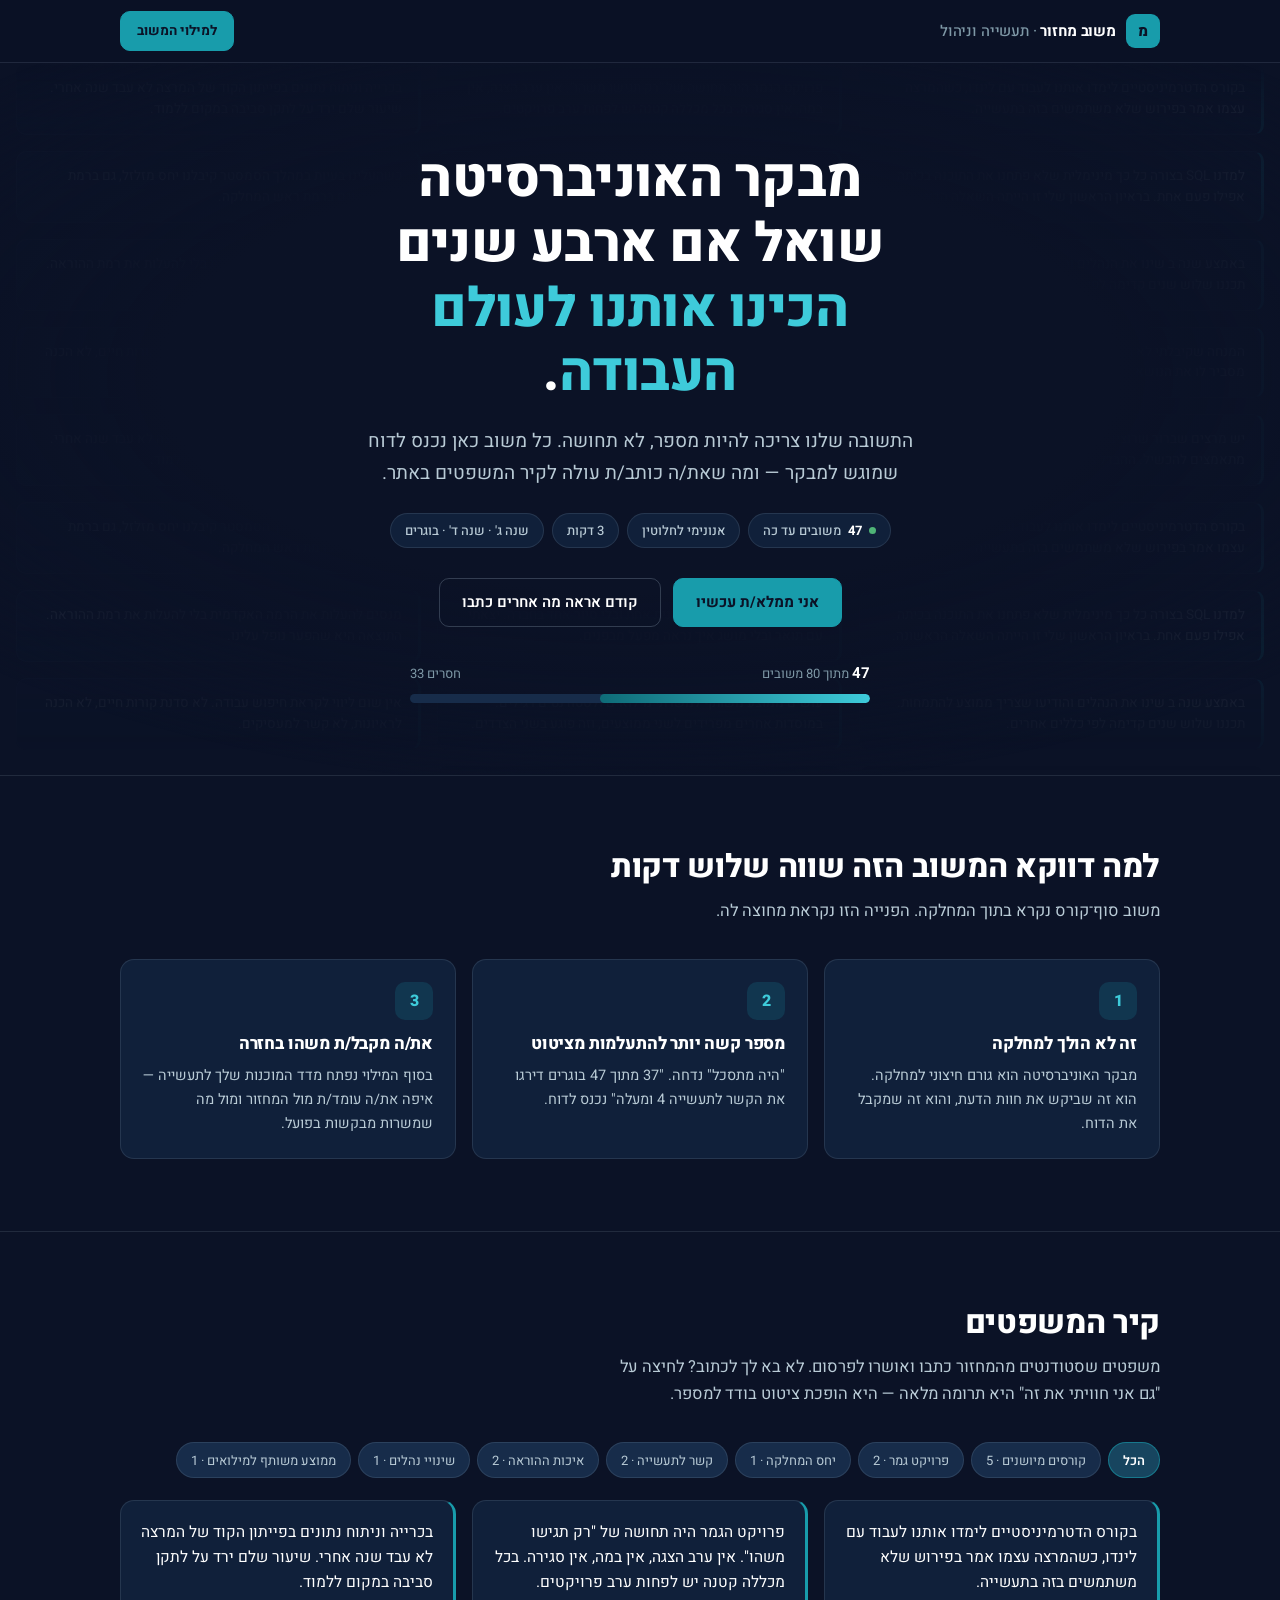
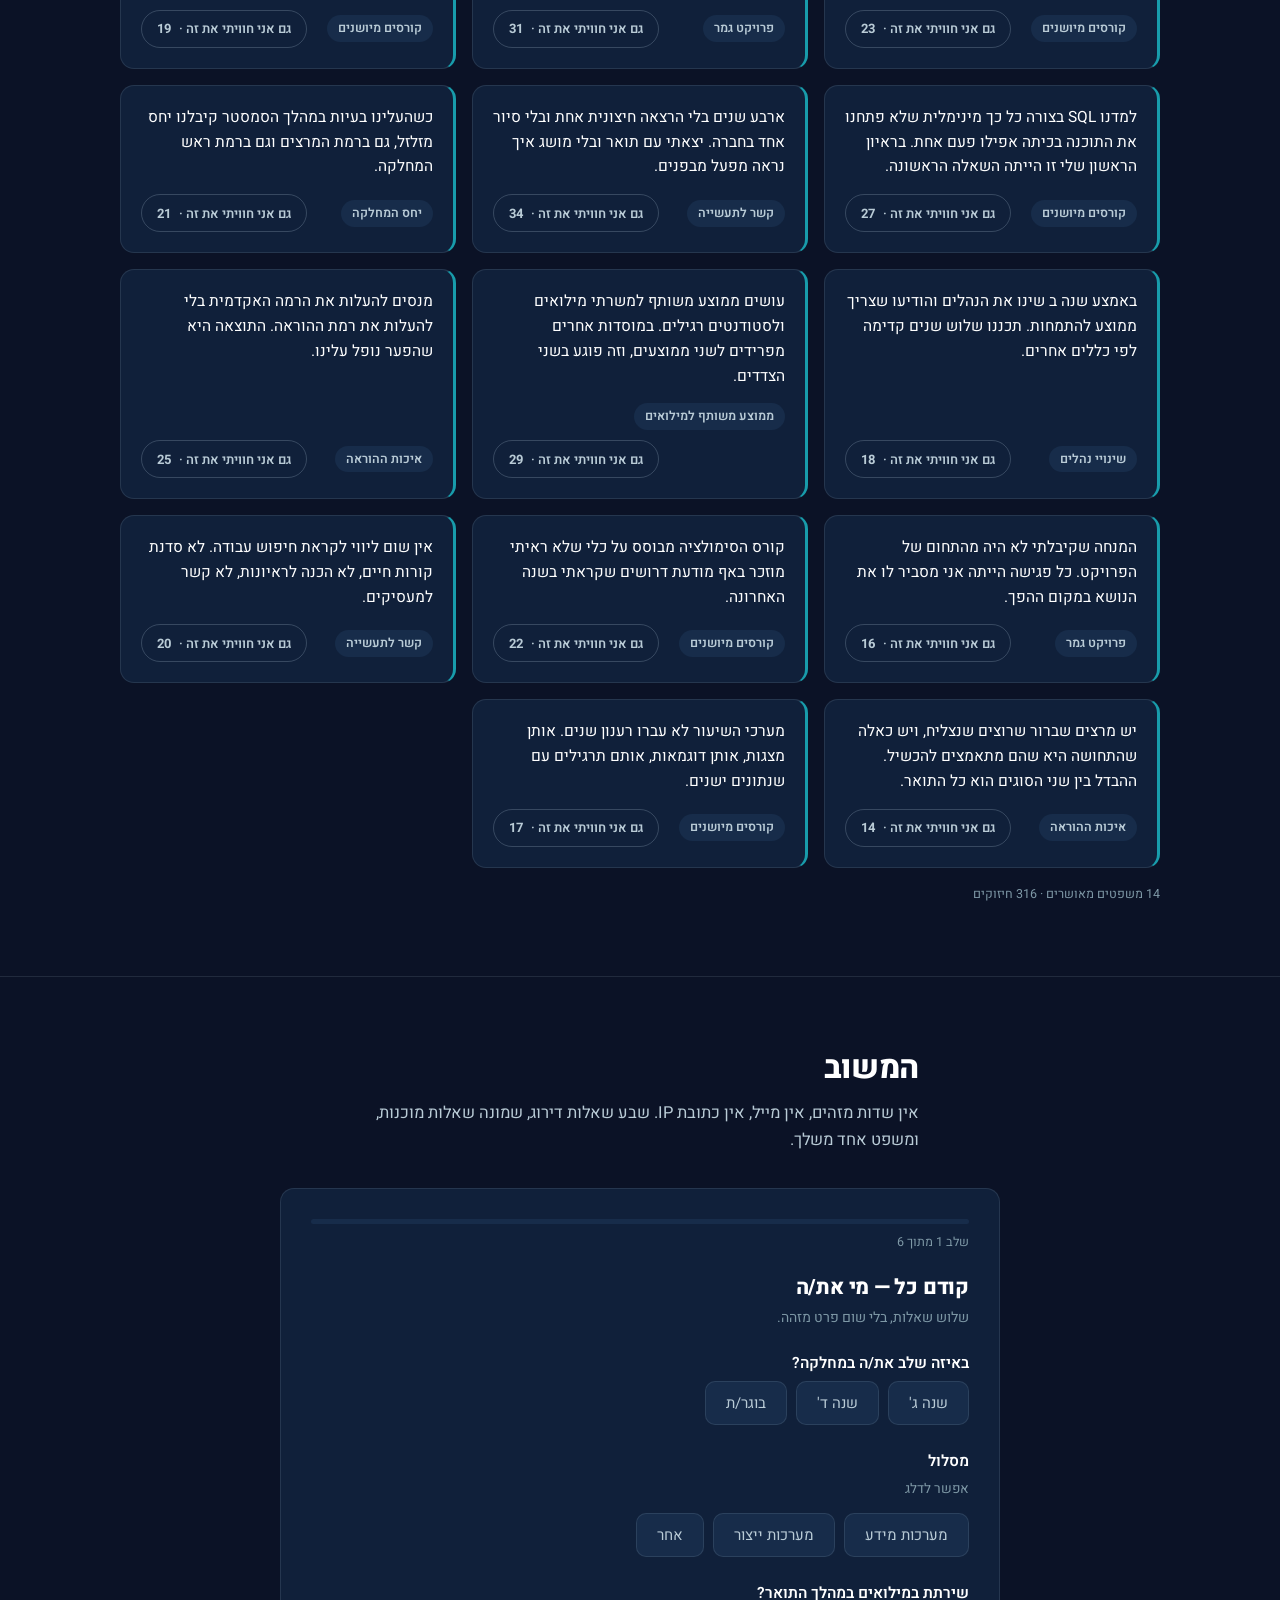
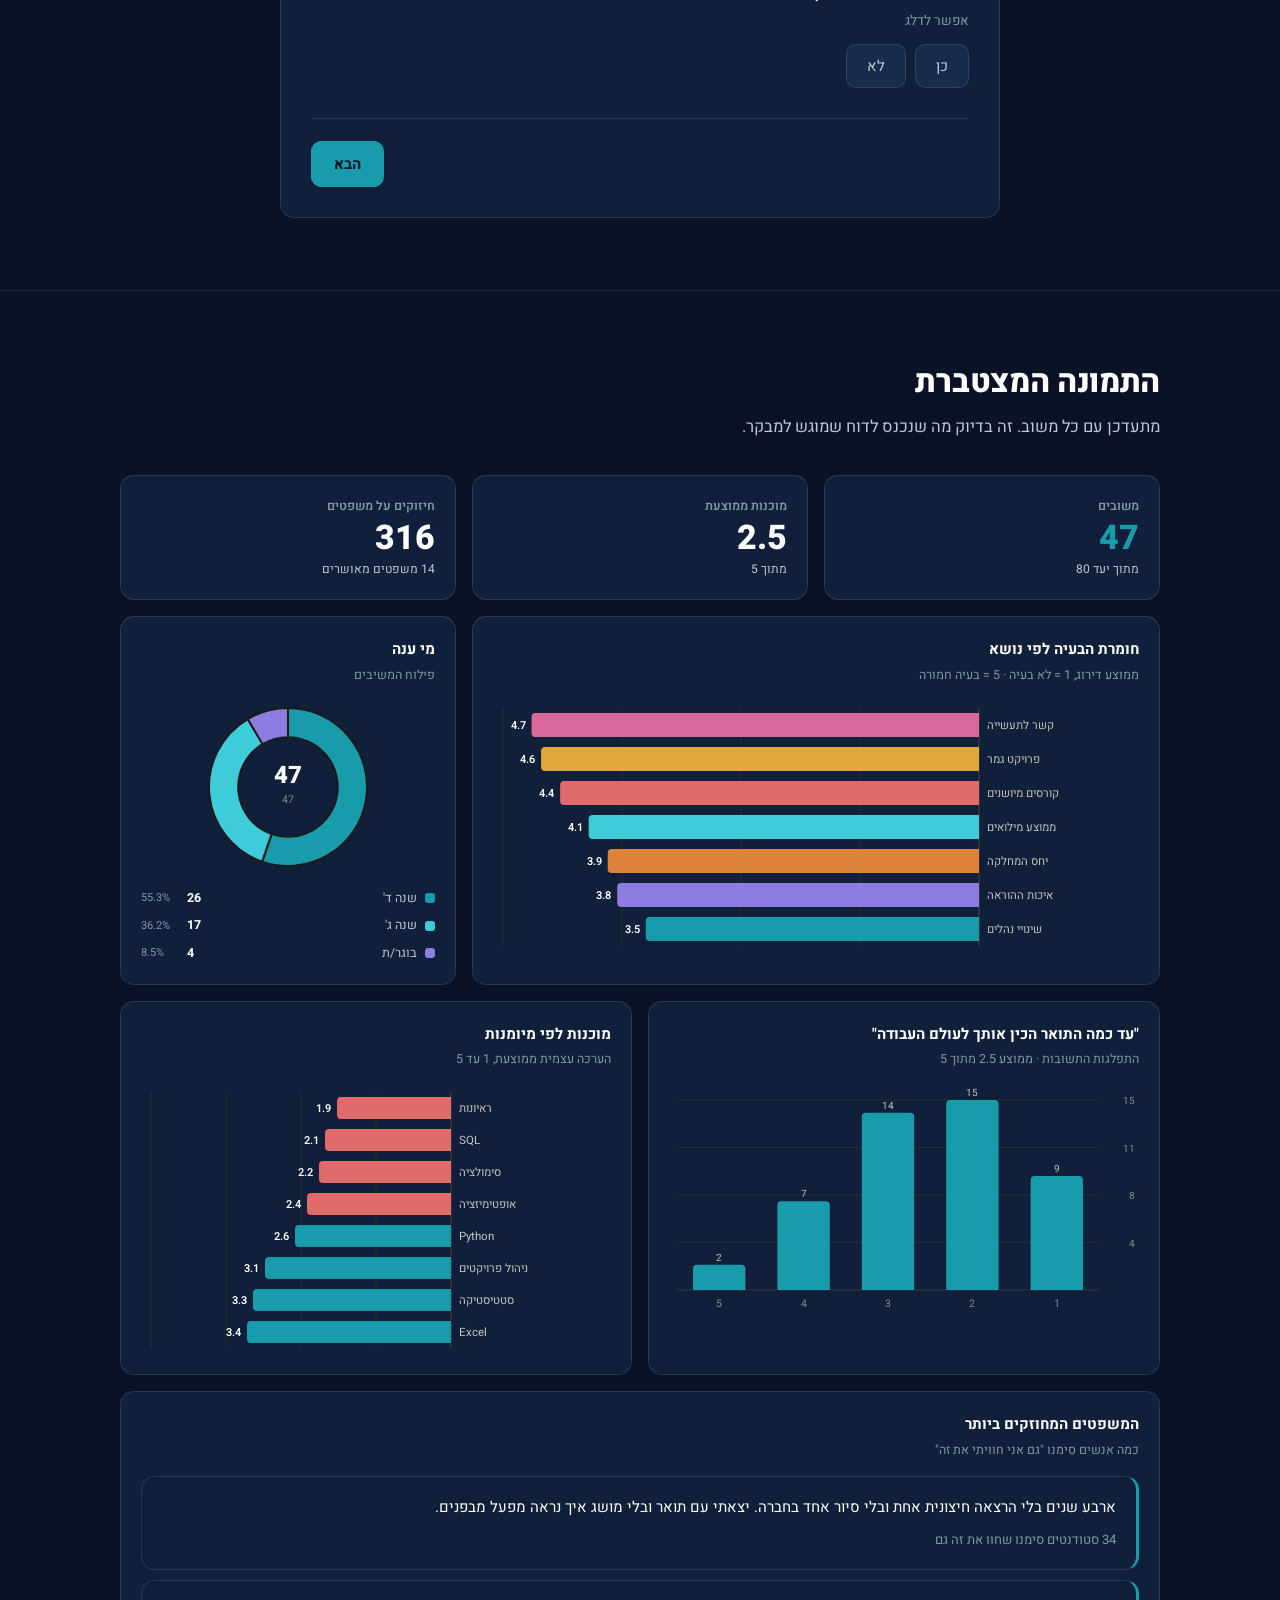
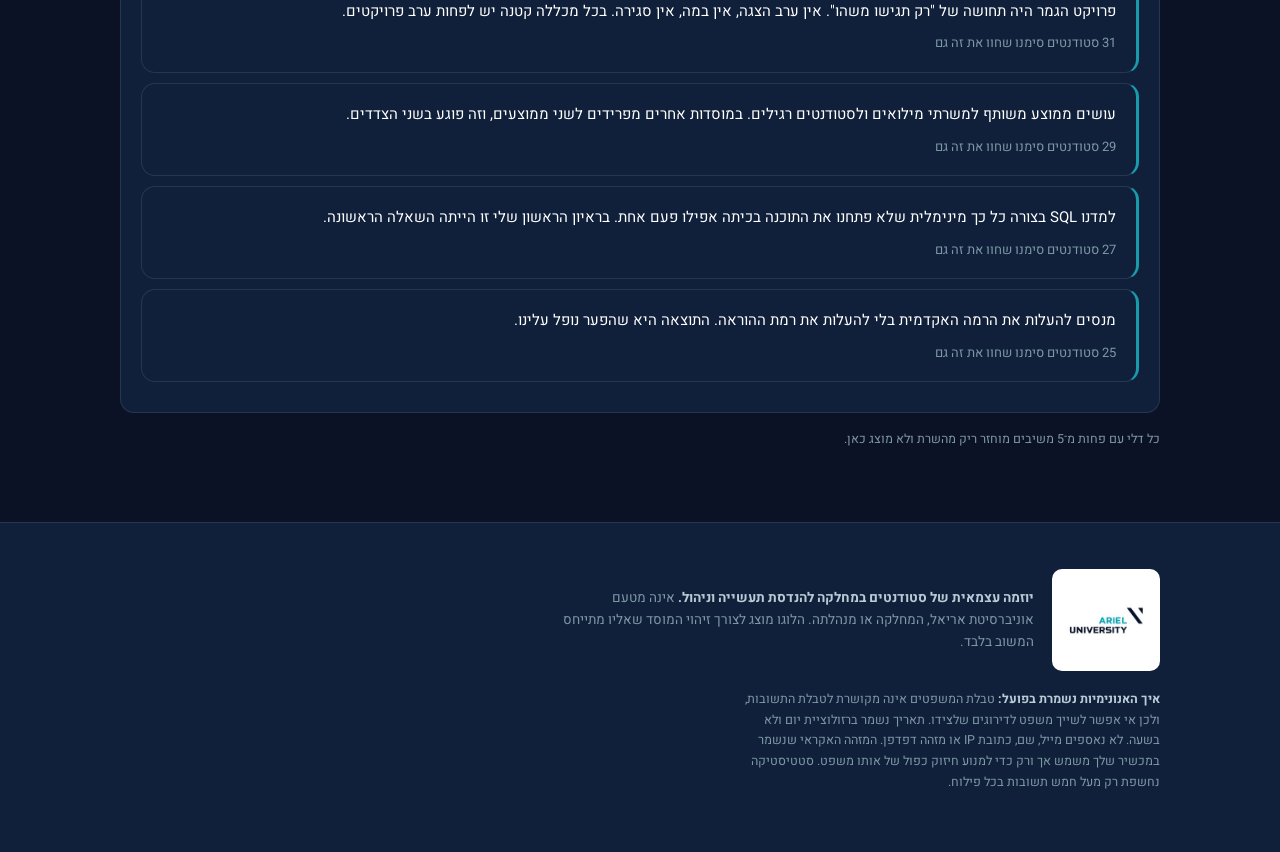
==== mishov/index.html @ c851c8be "Add the student feedback system for the IE&M department A standalone app at /mishov/ that collects a" ====
<!DOCTYPE html>
<html lang="he" dir="rtl">
<head>
<meta charset="UTF-8">
<meta name="viewport" content="width=device-width, initial-scale=1.0">
<title>משוב מחזור · הנדסת תעשייה וניהול</title>
<meta name="description" content="מבקר האוניברסיטה מבקש חוות דעת על ארבע שנות הלימודים במחלקה להנדסת תעשייה וניהול. משוב אנונימי, שלוש דקות, ובסוף מדד מוכנות אישי לתעשייה.">
<meta name="robots" content="noindex">
<meta property="og:title" content="משוב מחזור · הנדסת תעשייה וניהול">
<meta property="og:description" content="שלוש דקות, אנונימי לחלוטין, ובסוף אתה מקבל את מדד המוכנות שלך לתעשייה מול המחזור.">
<meta property="og:type" content="website">
<link rel="icon" href="data:image/svg+xml,<svg xmlns='http://www.w3.org/2000/svg' viewBox='0 0 100 100'><rect width='100' height='100' rx='22' fill='%23189CAB'/><text x='50' y='50' font-size='58' font-family='sans-serif' font-weight='bold' fill='%230B1226' text-anchor='middle' dominant-baseline='central'>מ</text></svg>">
<link rel="preconnect" href="https://fonts.googleapis.com">
<link rel="preconnect" href="https://fonts.gstatic.com" crossorigin>
<link href="https://fonts.googleapis.com/css2?family=Heebo:wght@400;500;600;700;800&display=swap" rel="stylesheet">
<link rel="stylesheet" href="css/mishov.css?v=1">
</head>
<body>

<a class="skip-link" href="#main">דילוג לתוכן</a>

<header class="topbar">
  <div class="wrap">
    <a class="mark" href="#top">
      <span class="mark-glyph" aria-hidden="true">מ</span>
      <span class="mark-text">משוב מחזור <span>· תעשייה וניהול</span></span>
    </a>
    <span class="spacer"></span>
    <a class="btn primary sm" href="#survey">למילוי המשוב</a>
  </div>
</header>

<main id="main">

<!-- ================= HERO ================= -->
<section class="hero" id="top">
  <!-- קטלוג המשפטים הרץ ברקע. נבנה ב-wall.js מהמשפטים המאושרים בלבד. -->
  <div class="hero-wall" id="heroWall" aria-hidden="true"></div>

  <div class="wrap hero-inner">
    <h1>מבקר האוניברסיטה שואל אם ארבע שנים <em>הכינו אותנו לעולם העבודה</em>.</h1>
    <p class="lede">
      התשובה שלנו צריכה להיות מספר, לא תחושה. כל משוב כאן נכנס לדוח שמוגש למבקר —
      ומה שאת/ה כותב/ת עולה לקיר המשפטים באתר.
    </p>

    <div class="badges">
      <span class="badge"><span class="dot"></span><b id="bCount">—</b> משובים עד כה</span>
      <span class="badge">אנונימי לחלוטין</span>
      <span class="badge">3 דקות</span>
      <span class="badge">שנה ג' · שנה ד' · בוגרים</span>
    </div>

    <div class="hero-cta">
      <a class="btn primary" href="#survey">אני ממלא/ת עכשיו</a>
      <a class="btn ghost" href="#wall">קודם אראה מה אחרים כתבו</a>
    </div>

    <div class="goal">
      <div class="goal-head">
        <span><b id="gNow">—</b> מתוך <span id="gGoal">80</span> משובים</span>
        <span id="gLeft"></span>
      </div>
      <div class="goal-track"><div class="goal-fill" id="gFill"></div></div>
    </div>
  </div>
</section>

<!-- ================= למה זה משנה ================= -->
<section class="section" id="why">
  <div class="wrap">
    <div class="section-head">
      <h2>למה דווקא המשוב הזה שווה שלוש דקות</h2>
      <p>משוב סוף־קורס נקרא בתוך המחלקה. הפנייה הזו נקראת מחוצה לה.</p>
    </div>
    <div class="cards">
      <div class="card">
        <div class="ic" aria-hidden="true">1</div>
        <h3>זה לא הולך למחלקה</h3>
        <p>מבקר האוניברסיטה הוא גורם חיצוני למחלקה. הוא זה שביקש את חוות הדעת, והוא זה שמקבל את הדוח.</p>
      </div>
      <div class="card">
        <div class="ic" aria-hidden="true">2</div>
        <h3>מספר קשה יותר להתעלמות מציטוט</h3>
        <p>"היה מתסכל" נדחה. "37 מתוך 47 בוגרים דירגו את הקשר לתעשייה 4 ומעלה" נכנס לדוח.</p>
      </div>
      <div class="card">
        <div class="ic" aria-hidden="true">3</div>
        <h3>את/ה מקבל/ת משהו בחזרה</h3>
        <p>בסוף המילוי נפתח מדד המוכנות שלך לתעשייה — איפה את/ה עומד/ת מול המחזור ומול מה שמשרות מבקשות בפועל.</p>
      </div>
    </div>
  </div>
</section>

<!-- ================= קיר המשפטים ================= -->
<section class="section" id="wall">
  <div class="wrap">
    <div class="section-head">
      <h2>קיר המשפטים</h2>
      <p>
        משפטים שסטודנטים מהמחזור כתבו ואושרו לפרסום. לא בא לך לכתוב? לחיצה על
        "גם אני חוויתי את זה" היא תרומה מלאה — היא הופכת ציטוט בודד למספר.
      </p>
    </div>
    <div class="wall-filters" id="wallFilters" role="group" aria-label="סינון לפי נושא"></div>
    <div class="wall-grid" id="wallGrid"></div>
    <p class="data-note" id="wallNote"></p>
  </div>
</section>

<!-- ================= הטופס ================= -->
<section class="section" id="survey">
  <div class="wrap">
    <div class="section-head narrow" style="margin-inline:auto">
      <h2>המשוב</h2>
      <p>אין שדות מזהים, אין מייל, אין כתובת IP. שבע שאלות דירוג, שמונה שאלות מוכנות, ומשפט אחד משלך.</p>
    </div>

    <form class="survey" id="surveyForm" novalidate>
      <div class="survey-progress"><i id="progBar"></i></div>
      <div class="survey-step-label" id="stepLabel"></div>

      <!-- honeypot: מוסתר מבני אדם. בוט שממלא הכל ייתפס כאן. -->
      <div class="hp" aria-hidden="true">
        <label>אתר אינטרנט<input type="text" name="website" id="hpField" tabindex="-1" autocomplete="off"></label>
      </div>

      <div id="steps"></div>

      <div class="step-nav">
        <button type="button" class="btn ghost" id="btnBack">חזרה</button>
        <span class="spacer"></span>
        <button type="button" class="btn primary" id="btnNext">הבא</button>
      </div>
      <div id="formError"></div>
    </form>

    <!-- התוצאה האישית, נפתחת אחרי שליחה -->
    <div class="result" id="result"></div>
  </div>
</section>

<!-- ================= דשבורד ================= -->
<section class="section" id="dash">
  <div class="wrap">
    <div class="section-head">
      <h2>התמונה המצטברת</h2>
      <p>מתעדכן עם כל משוב. זה בדיוק מה שנכנס לדוח שמוגש למבקר.</p>
    </div>
    <div id="dashBody"></div>
  </div>
</section>

</main>

<footer class="foot">
  <div class="wrap">
    <div class="foot-row">
      <div class="foot-logo"><img src="assets/ariel-logo.jpg" alt="אוניברסיטת אריאל" width="84"></div>
      <p>
        <b>יוזמה עצמאית של סטודנטים במחלקה להנדסת תעשייה וניהול.</b>
        אינה מטעם אוניברסיטת אריאל, המחלקה או מנהלתה. הלוגו מוצג לצורך זיהוי המוסד שאליו מתייחס המשוב בלבד.
      </p>
    </div>
    <p class="legal">
      <b>איך האנונימיות נשמרת בפועל:</b> טבלת המשפטים אינה מקושרת לטבלת התשובות, ולכן אי אפשר לשייך משפט לדירוגים
      שלצידו. תאריך נשמר ברזולוציית יום ולא בשעה. לא נאספים מייל, שם, כתובת IP או מזהה דפדפן.
      המזהה האקראי שנשמר במכשיר שלך משמש אך ורק כדי למנוע חיזוק כפול של אותו משפט.
      סטטיסטיקה נחשפת רק מעל חמש תשובות בכל פילוח.
    </p>
  </div>
</footer>

<div class="toast" id="toast" role="status" aria-live="polite"></div>

<script src="js/config.js?v=1"></script>
<script src="content/gaps.js?v=1"></script>
<script src="js/charts.js?v=1"></script>
<script src="js/db.js?v=1"></script>
<script src="js/wall.js?v=1"></script>
<script src="js/survey.js?v=1"></script>
<script src="js/readiness.js?v=1"></script>
<script src="js/dashboard.js?v=1"></script>
<script src="js/app.js?v=1"></script>
</body>
</html>
---- mishov/css/mishov.css ----
/* =====================================================================
   משוב · הנדסת תעשייה וניהול
   פלטה נגזרת מהלוגו של אוניברסיטת אריאל: טורקיז #189CAB, נייבי #0B1226.

   כלל ניגודיות מחייב: לבן על הטורקיז נותן 3.29:1 ונכשל AA.
   כפתור טורקיז מלא = טקסט נייבי (5.65:1). אין יוצא מן הכלל.
   ===================================================================== */

:root {
  /* פלטת המותג */
  --navy:      #0B1226;
  --navy-2:    #10203A;
  --navy-3:    #172C4A;
  --teal:      #189CAB;
  --teal-brt:  #3ECBDA;   /* 9.53:1 על הנייבי — לטקסט וקישורים */
  --teal-deep: #0E6B77;

  /* שמות הטוקנים של charts.js — ערכים חדשים, אותו חוזה */
  --page:      var(--navy);
  --surface:   var(--navy-2);
  --surface-2: var(--navy-3);
  --ink:       #FFFFFF;
  --ink-2:     #B9CBD6;   /* 11.14:1 */
  --ink-3:     #7E98A6;   /* 6.14:1  */
  --grid:      #1E3855;
  --hairline:   rgba(190, 215, 230, .12);
  --hairline-2: rgba(190, 215, 230, .22);
  --accent:    var(--teal);

  /* סדרות תרשימים */
  --s1: #189CAB; --s2: #3ECBDA; --s3: #E0A73B; --s4: #4FB477;
  --s5: #8E7CE0; --s6: #E06B6B; --s7: #D9679A; --s8: #E0813B;
  --good: #4FB477; --critical: #E06B6B;

  --radius: 14px;
  --radius-s: 10px;
  --ease-out: cubic-bezier(.2,.8,.2,1);
  --font: "Heebo", "Segoe UI", system-ui, -apple-system, sans-serif;

  --shadow-rest:  0 14px 32px -26px rgba(0,0,0,.8);
  --shadow-hover: 0 24px 48px -20px rgba(0,0,0,.9);
}

* { box-sizing: border-box; }

html { scroll-behavior: smooth; }
@media (prefers-reduced-motion: reduce) { html { scroll-behavior: auto; } }

body {
  margin: 0; background: var(--page); color: var(--ink);
  font-family: var(--font); font-size: 16px; line-height: 1.65;
  -webkit-font-smoothing: antialiased;
}

h1, h2, h3 { line-height: 1.2; margin: 0; font-weight: 800; letter-spacing: -.01em; }
p { margin: 0; }
a { color: var(--teal-brt); text-underline-offset: 3px; }
button { font-family: inherit; cursor: pointer; }

:focus-visible { outline: 2px solid var(--teal-brt); outline-offset: 2px; border-radius: 6px; }

.sr-only {
  position: absolute; width: 1px; height: 1px; padding: 0; margin: -1px;
  overflow: hidden; clip: rect(0 0 0 0); white-space: nowrap; border: 0;
}

.skip-link {
  position: absolute; inset-inline-start: 50%; transform: translate(50%, -140%);
  z-index: 100; background: var(--teal-deep); color: #fff; text-decoration: none;
  padding: 10px 18px; border-radius: 0 0 10px 10px; font-weight: 600;
  transition: transform .15s;
}
.skip-link:focus { transform: translate(50%, 0); }

.wrap { max-width: 1080px; margin-inline: auto; padding-inline: 20px; }
.narrow { max-width: 720px; }

/* =====================================================================
   סימן היוזמה
   ===================================================================== */
.mark { display: inline-flex; align-items: center; gap: 10px; text-decoration: none; color: var(--ink); }
.mark-glyph {
  width: 34px; height: 34px; border-radius: 9px; flex: 0 0 34px;
  background: var(--teal); color: var(--navy);
  display: grid; place-items: center; font-weight: 800; font-size: 15px;
}
.mark-text { font-weight: 700; font-size: 15px; letter-spacing: -.01em; }
.mark-text span { color: var(--ink-3); font-weight: 500; }

/* =====================================================================
   כותרת עליונה
   ===================================================================== */
.topbar {
  position: sticky; top: 0; z-index: 50;
  background: color-mix(in srgb, var(--navy) 88%, transparent);
  backdrop-filter: blur(12px);
  border-bottom: 1px solid var(--hairline);
}
.topbar .wrap { display: flex; align-items: center; gap: 16px; height: 62px; }
.topbar .spacer { margin-inline-start: auto; }

/* =====================================================================
   כפתורים
   ===================================================================== */
.btn {
  display: inline-flex; align-items: center; justify-content: center; gap: 8px;
  min-height: 44px; padding: 11px 22px; border-radius: var(--radius-s);
  border: 1px solid var(--hairline-2); background: var(--surface-2); color: var(--ink);
  font-size: 15px; font-weight: 600; text-decoration: none;
  transition: transform .12s var(--ease-out), background .15s, border-color .15s;
}
.btn:hover { border-color: var(--teal); }
.btn:active { transform: scale(.975); }
/* טקסט נייבי על טורקיז — ראה כלל הניגודיות בראש הקובץ */
.btn.primary { background: var(--teal); border-color: var(--teal); color: var(--navy); font-weight: 700; }
.btn.primary:hover { background: var(--teal-brt); border-color: var(--teal-brt); }
.btn.ghost { background: transparent; }
.btn.sm { min-height: 38px; padding: 8px 16px; font-size: 13.5px; }
.btn[disabled] { opacity: .45; pointer-events: none; }

/* =====================================================================
   HERO + קיר המשפטים הרץ ברקע
   ===================================================================== */
.hero { position: relative; overflow: hidden; padding: 84px 0 72px; isolation: isolate; }

.hero-wall {
  position: absolute; inset: 0; z-index: -2;
  display: grid; grid-template-columns: repeat(3, 1fr); gap: 16px;
  padding: 0 16px; opacity: .22; pointer-events: none;
  -webkit-mask-image: linear-gradient(to bottom, transparent, #000 18%, #000 62%, transparent);
          mask-image: linear-gradient(to bottom, transparent, #000 18%, #000 62%, transparent);
}
.hero-wall .col { display: flex; flex-direction: column; gap: 16px; will-change: transform; }
.hero-wall .col.a { animation: drift 68s linear infinite; }
.hero-wall .col.b { animation: drift 92s linear infinite; animation-delay: -22s; }
.hero-wall .col.c { animation: drift 78s linear infinite; animation-delay: -47s; }
@keyframes drift { from { transform: translateY(0); } to { transform: translateY(-50%); } }

.hero-wall .wq {
  background: var(--surface); border: 1px solid var(--hairline);
  border-radius: var(--radius-s); padding: 14px 16px;
  font-size: 13.5px; line-height: 1.55; color: var(--ink-2);
  border-inline-start: 3px solid var(--teal);
}

/* שכבת הצללה כדי שהטקסט יישאר קריא מעל הקיר */
.hero::after {
  content: ''; position: absolute; inset: 0; z-index: -1;
  background: radial-gradient(ellipse 72% 58% at 50% 44%, var(--navy) 52%, color-mix(in srgb, var(--navy) 80%, transparent) 78%, transparent 100%);
}

.hero-inner { position: relative; text-align: center; }
.hero h1 { font-size: clamp(30px, 5.4vw, 54px); max-width: 18ch; margin-inline: auto; }
.hero h1 em { font-style: normal; color: var(--teal-brt); }
.hero .lede {
  margin: 20px auto 0; max-width: 52ch; font-size: clamp(16px, 2vw, 19px); color: var(--ink-2);
}

.badges { display: flex; flex-wrap: wrap; gap: 8px; justify-content: center; margin-top: 24px; }
.badge {
  display: inline-flex; align-items: center; gap: 7px;
  background: var(--surface); border: 1px solid var(--hairline);
  border-radius: 999px; padding: 6px 14px; font-size: 13px; color: var(--ink-2); font-weight: 500;
}
.badge b { color: var(--ink); font-weight: 700; }
.badge .dot { width: 7px; height: 7px; border-radius: 50%; background: var(--good); flex: 0 0 7px; }

.hero-cta { display: flex; gap: 12px; justify-content: center; flex-wrap: wrap; margin-top: 30px; }

/* מד ההתקדמות ליעד */
.goal { max-width: 460px; margin: 34px auto 0; }
.goal-head {
  display: flex; justify-content: space-between; align-items: baseline;
  font-size: 13px; color: var(--ink-3); margin-bottom: 8px;
}
.goal-head b { color: var(--ink); font-size: 15px; font-weight: 700; }
.goal-track { height: 9px; border-radius: 999px; background: var(--surface-2); overflow: hidden; }
.goal-fill {
  height: 100%; border-radius: 999px;
  background: linear-gradient(90deg, var(--teal-deep), var(--teal-brt));
  width: 0; transition: width .9s var(--ease-out);
}

/* =====================================================================
   סקשנים
   ===================================================================== */
.section { padding: 72px 0; border-top: 1px solid var(--hairline); }
.section-head { max-width: 62ch; margin-bottom: 34px; }
.section-head h2 { font-size: clamp(23px, 3.4vw, 32px); }
.section-head p { margin-top: 12px; color: var(--ink-2); font-size: 16.5px; }

.cards { display: grid; grid-template-columns: repeat(auto-fit, minmax(250px, 1fr)); gap: 16px; }
.card {
  background: var(--surface); border: 1px solid var(--hairline);
  border-radius: var(--radius); padding: 22px;
}
.card h3 { font-size: 17px; margin-bottom: 9px; }
.card p { color: var(--ink-2); font-size: 14.5px; }
.card .ic {
  width: 38px; height: 38px; border-radius: 10px; margin-bottom: 14px;
  background: color-mix(in srgb, var(--teal) 18%, transparent);
  color: var(--teal-brt); display: grid; place-items: center; font-weight: 800;
}

/* =====================================================================
   קיר המשפטים האינטראקטיבי
   ===================================================================== */
.wall-filters { display: flex; flex-wrap: wrap; gap: 7px; margin-bottom: 22px; }
.chip {
  background: var(--surface-2); border: 1px solid var(--hairline);
  color: var(--ink-2); font-size: 13px; padding: 7px 14px; border-radius: 999px;
  min-height: 36px; transition: .13s;
}
.chip:hover { color: var(--ink); border-color: var(--hairline-2); }
.chip.on {
  background: color-mix(in srgb, var(--teal) 22%, var(--surface-2));
  border-color: color-mix(in srgb, var(--teal) 60%, transparent);
  color: var(--ink); font-weight: 600;
}

.wall-grid { display: grid; grid-template-columns: repeat(auto-fill, minmax(280px, 1fr)); gap: 16px; }

.quote {
  background: var(--surface); border: 1px solid var(--hairline);
  border-inline-start: 3px solid var(--teal);
  border-radius: var(--radius); padding: 20px;
  display: flex; flex-direction: column; gap: 14px;
  transition: transform .18s var(--ease-out), box-shadow .18s, border-color .18s;
}
.quote:hover { transform: translateY(-4px); box-shadow: var(--shadow-hover); }
.quote.pending { border-inline-start-color: var(--s3); border-style: dashed; }
.quote-body { font-size: 15.5px; line-height: 1.6; color: var(--ink); }
.quote-meta {
  display: flex; align-items: center; gap: 10px; flex-wrap: wrap;
  margin-top: auto; font-size: 12.5px; color: var(--ink-3);
}
.quote-theme {
  background: var(--surface-2); border-radius: 999px; padding: 3px 11px;
  color: var(--ink-2); font-weight: 600;
}
.quote-theme.warn { background: color-mix(in srgb, var(--s3) 20%, transparent); color: var(--s3); }

.endorse {
  display: inline-flex; align-items: center; gap: 8px;
  background: transparent; border: 1px solid var(--hairline-2); color: var(--ink-2);
  border-radius: 999px; padding: 7px 15px; font-size: 13px; font-weight: 600;
  min-height: 38px; margin-inline-start: auto; transition: .15s;
}
.endorse:hover { border-color: var(--teal); color: var(--ink); }
.endorse.done {
  background: color-mix(in srgb, var(--teal) 20%, transparent);
  border-color: var(--teal); color: var(--teal-brt); pointer-events: none;
}
.endorse b { font-variant-numeric: tabular-nums; }

/* =====================================================================
   הטופס
   ===================================================================== */
.survey {
  background: var(--surface); border: 1px solid var(--hairline);
  border-radius: var(--radius); padding: 30px; max-width: 720px; margin-inline: auto;
}
.survey-progress { height: 5px; border-radius: 999px; background: var(--surface-2); overflow: hidden; margin-bottom: 8px; }
.survey-progress i { display: block; height: 100%; background: var(--teal); width: 0; transition: width .35s var(--ease-out); }
.survey-step-label { font-size: 12.5px; color: var(--ink-3); margin-bottom: 22px; }

.step { display: none; }
.step.on { display: block; animation: stepIn .3s var(--ease-out); }
@keyframes stepIn { from { opacity: 0; transform: translateY(8px); } to { opacity: 1; transform: none; } }
@media (prefers-reduced-motion: reduce) {
  .step.on { animation: none; }
  .hero-wall .col { animation: none !important; }
  .hero-wall { position: static; opacity: 1; margin-bottom: 40px; }
}

.step h3 { font-size: 21px; margin-bottom: 6px; }
.step .hint { color: var(--ink-3); font-size: 14px; margin-bottom: 22px; }

.field { margin-bottom: 24px; }
.field > label, .field .q { display: block; font-weight: 600; font-size: 15.5px; margin-bottom: 4px; }
.field .sub { font-size: 13.5px; color: var(--ink-3); margin-bottom: 12px; }

/* סקאלה 1-5 */
.scale { display: grid; grid-template-columns: repeat(5, 1fr); gap: 7px; }
.scale button {
  background: var(--surface-2); border: 1px solid var(--hairline); color: var(--ink-2);
  border-radius: var(--radius-s); min-height: 46px; font-size: 15px; font-weight: 600; transition: .13s;
}
.scale button:hover { border-color: var(--hairline-2); color: var(--ink); }
.scale button.on { background: var(--teal); border-color: var(--teal); color: var(--navy); font-weight: 700; }
.scale-ends { display: flex; justify-content: space-between; font-size: 12px; color: var(--ink-3); margin-top: 7px; }

.opts { display: flex; flex-wrap: wrap; gap: 9px; }
.opts button {
  background: var(--surface-2); border: 1px solid var(--hairline); color: var(--ink-2);
  border-radius: var(--radius-s); min-height: 44px; padding: 10px 20px; font-size: 15px; transition: .13s;
}
.opts button:hover { border-color: var(--hairline-2); color: var(--ink); }
.opts button.on { background: var(--teal); border-color: var(--teal); color: var(--navy); font-weight: 700; }

/* 16px מינימום — מתחת לזה Safari מזמזם על הפוקוס */
textarea, input[type="text"] {
  width: 100%; background: var(--navy); color: var(--ink);
  border: 1px solid var(--hairline-2); border-radius: var(--radius-s);
  padding: 13px 15px; font-family: inherit; font-size: 16px; line-height: 1.6; resize: vertical;
}
textarea::placeholder { color: var(--ink-3); }
textarea:focus, input[type="text"]:focus { border-color: var(--teal); outline: none; }
.counter { text-align: start; font-size: 12.5px; color: var(--ink-3); margin-top: 7px; }
.counter.over { color: var(--critical); }

/* honeypot — מוסתר מבני אדם, נראה לבוטים */
.hp { position: absolute; inset-inline-start: -9999px; width: 1px; height: 1px; overflow: hidden; }

.step-nav { display: flex; gap: 10px; align-items: center; margin-top: 30px; padding-top: 22px; border-top: 1px solid var(--hairline); }
.step-nav .spacer { margin-inline-start: auto; }

.form-error {
  background: color-mix(in srgb, var(--critical) 14%, transparent);
  border: 1px solid color-mix(in srgb, var(--critical) 45%, transparent);
  color: #ffc9c9; border-radius: var(--radius-s); padding: 12px 16px; font-size: 14px; margin-top: 16px;
}

/* =====================================================================
   התוצאה האישית
   ===================================================================== */
.result { display: none; }
.result.on { display: block; }

.score-hero {
  display: flex; align-items: center; gap: 26px; flex-wrap: wrap;
  background: linear-gradient(135deg, color-mix(in srgb, var(--teal) 16%, var(--surface)), var(--surface));
  border: 1px solid color-mix(in srgb, var(--teal) 35%, transparent);
  border-radius: var(--radius); padding: 26px 28px; margin-bottom: 26px;
}
.score-ring { position: relative; width: 118px; height: 118px; flex: 0 0 118px; }
.score-ring svg { transform: rotate(-90deg); }
.score-ring .val {
  position: absolute; inset: 0; display: grid; place-items: center;
  font-size: 30px; font-weight: 800; color: var(--teal-brt);
}
.score-copy h3 { font-size: 21px; margin-bottom: 8px; }
.score-copy p { color: var(--ink-2); font-size: 15px; max-width: 46ch; }

.gap-list { display: flex; flex-direction: column; gap: 12px; }
.gap {
  background: var(--surface); border: 1px solid var(--hairline);
  border-inline-start: 3px solid var(--s3); border-radius: var(--radius); padding: 18px 20px;
}
.gap.ok { border-inline-start-color: var(--good); }
.gap-head { display: flex; align-items: center; gap: 10px; flex-wrap: wrap; margin-bottom: 8px; }
.gap-head h4 { font-size: 15.5px; margin: 0; font-weight: 700; }
.gap-delta { font-size: 12px; font-weight: 700; padding: 2px 9px; border-radius: 999px; }
.gap-delta.low  { background: color-mix(in srgb, var(--s3) 20%, transparent); color: var(--s3); }
.gap-delta.high { background: color-mix(in srgb, var(--good) 20%, transparent); color: var(--good); }
.gap p { font-size: 14px; color: var(--ink-2); }
.gap .next { margin-top: 9px; font-size: 14px; color: var(--ink); }
.gap .next b { color: var(--teal-brt); }

/* =====================================================================
   דשבורד
   ===================================================================== */
.tiles { display: grid; grid-template-columns: repeat(12, 1fr); gap: 16px; }
.col-4 { grid-column: span 4; } .col-6 { grid-column: span 6; }
.col-8 { grid-column: span 8; } .col-12 { grid-column: span 12; }
@media (max-width: 820px) { .col-4, .col-6, .col-8 { grid-column: span 12; } }

.tile { background: var(--surface); border: 1px solid var(--hairline); border-radius: var(--radius); padding: 20px; }
.tile .t-head { font-size: 15px; font-weight: 700; margin-bottom: 3px; }
.tile .t-sub { font-size: 12.5px; color: var(--ink-3); margin-bottom: 16px; }
.data-note { font-size: 12.5px; color: var(--ink-3); margin-top: 16px; }

.gated {
  background: var(--surface-2); border: 1px dashed var(--hairline-2); border-radius: var(--radius);
  padding: 34px 24px; text-align: center; color: var(--ink-2); font-size: 15px;
}
.gated b { color: var(--ink); }

/* =====================================================================
   פוטר
   ===================================================================== */
.foot { border-top: 1px solid var(--hairline); padding: 46px 0 60px; background: var(--surface); }
.foot-row { display: flex; align-items: center; gap: 18px; flex-wrap: wrap; }
.foot-logo {
  background: #fff; border-radius: 10px; padding: 9px 12px;
  display: grid; place-items: center; flex: 0 0 auto;
}
.foot-logo img { display: block; width: 84px; height: auto; }
.foot p { font-size: 13.5px; color: var(--ink-3); max-width: 60ch; }
.foot p b { color: var(--ink-2); }
.foot .legal { margin-top: 18px; font-size: 12.5px; }

/* טוסט */
.toast {
  position: fixed; inset-block-end: 24px; inset-inline-start: 50%;
  transform: translate(50%, 20px); z-index: 300; direction: rtl;
  background: var(--surface-2); border: 1px solid var(--hairline-2); color: var(--ink);
  border-radius: var(--radius-s); padding: 12px 20px; font-size: 14px;
  box-shadow: var(--shadow-hover); opacity: 0; pointer-events: none; transition: .22s var(--ease-out);
}
.toast.show { opacity: 1; transform: translate(50%, 0); }

/* =====================================================================
   תרשימים — מיובא מ-../css/style.css, אותם שמות מחלקות ש-charts.js פולט
   ===================================================================== */
.kpi { display: flex; flex-direction: column; gap: 2px; justify-content: center; }
.kpi .k-label { font-size: 12.5px; color: var(--ink-3); font-weight: 600; }
.kpi .k-value { font-size: clamp(26px, 3vw, 34px); font-weight: 800; line-height: 1.15; }
.kpi .k-sub { font-size: 12px; color: var(--ink-2); }
.kpi.accented .k-value { color: var(--accent); }

.legend { display: flex; flex-wrap: wrap; gap: 6px 14px; margin: 4px 0 6px; }
.legend .lg { display: inline-flex; align-items: center; gap: 6px; font-size: 12px; color: var(--ink-2); }
.legend .sw { width: 10px; height: 10px; border-radius: 3px; flex: 0 0 10px; }

.chart-box { position: relative; width: 100%; }
.chart-box svg { display: block; width: 100%; height: auto; direction: ltr; }
.chart-box svg text { font-family: var(--font); }
.bar-hit { cursor: pointer; }
.chart-empty { color: var(--ink-3); font-size: 13px; text-align: center; padding: 40px 0; }

.viz-tip {
  position: fixed; z-index: 200; pointer-events: none; opacity: 0;
  background: var(--navy-3); border: 1px solid var(--hairline-2); border-radius: 9px;
  padding: 9px 13px; font-size: 12.5px; color: var(--ink-2);
  box-shadow: var(--shadow-hover); transition: opacity .1s; max-width: 260px; direction: rtl;
}
.viz-tip b { color: var(--ink); }
.viz-tip .row { display: flex; align-items: center; gap: 7px; margin-top: 3px; }
.viz-tip .row .sw { width: 9px; height: 9px; border-radius: 3px; }

.viz-table-wrap { overflow: auto; max-height: 340px; border-radius: 8px; }
.viz-table-scroll { position: relative; }
.viz-table-hint { display: none; margin-top: 6px; font-size: 11.5px; color: var(--ink-3); }
.viz-table-scroll.is-overflowing + .viz-table-hint { display: block; }
table.viz-table { width: 100%; border-collapse: collapse; font-size: 12.5px; }
table.viz-table th {
  position: sticky; top: 0; background: var(--surface-2); color: var(--ink-2);
  text-align: start; padding: 8px 10px; font-weight: 700; white-space: nowrap;
  border-bottom: 1px solid var(--hairline-2); user-select: none;
}
table.viz-table th .si { color: var(--teal-brt); font-size: 10px; }
table.viz-table td {
  padding: 7px 10px; border-bottom: 1px solid var(--hairline); color: var(--ink-2);
  font-variant-numeric: tabular-nums; white-space: nowrap;
}
table.viz-table td.num { font-weight: 600; color: var(--ink); }

.seg { display: flex; flex-wrap: wrap; gap: 5px; }
.seg button {
  background: var(--surface-2); border: 1px solid var(--hairline);
  color: var(--ink-2); font-size: 12.5px; padding: 6px 12px; border-radius: 8px; transition: .13s;
}
.seg button:hover { color: var(--ink); border-color: var(--hairline-2); }
.seg button.on {
  background: color-mix(in srgb, var(--accent) 22%, var(--surface-2));
  border-color: color-mix(in srgb, var(--accent) 60%, transparent);
  color: var(--ink); font-weight: 600;
}

svg [role="button"]:focus { outline: none; }
svg [role="button"]:focus-visible { outline: 2px solid var(--teal-brt); outline-offset: 1px; }

/* =====================================================================
   מובייל
   ===================================================================== */
@media (max-width: 640px) {
  /* בהדר צר: מורידים את תת-הכותרת ומקצרים את ה-CTA כדי שכלום לא יישבר לשתי שורות */
  .topbar .wrap { gap: 10px; }
  .mark-text span { display: none; }
  .topbar .btn.sm { padding: 8px 13px; font-size: 13px; white-space: nowrap; }
  .hero { padding: 56px 0 52px; }
  .hero-wall { grid-template-columns: repeat(2, 1fr); }
  .section { padding: 52px 0; }
  .survey { padding: 22px 18px; border-radius: var(--radius); }
  .scale { gap: 5px; }
  .scale button { min-height: 44px; font-size: 14px; }
  .score-hero { padding: 22px 20px; gap: 18px; }
}
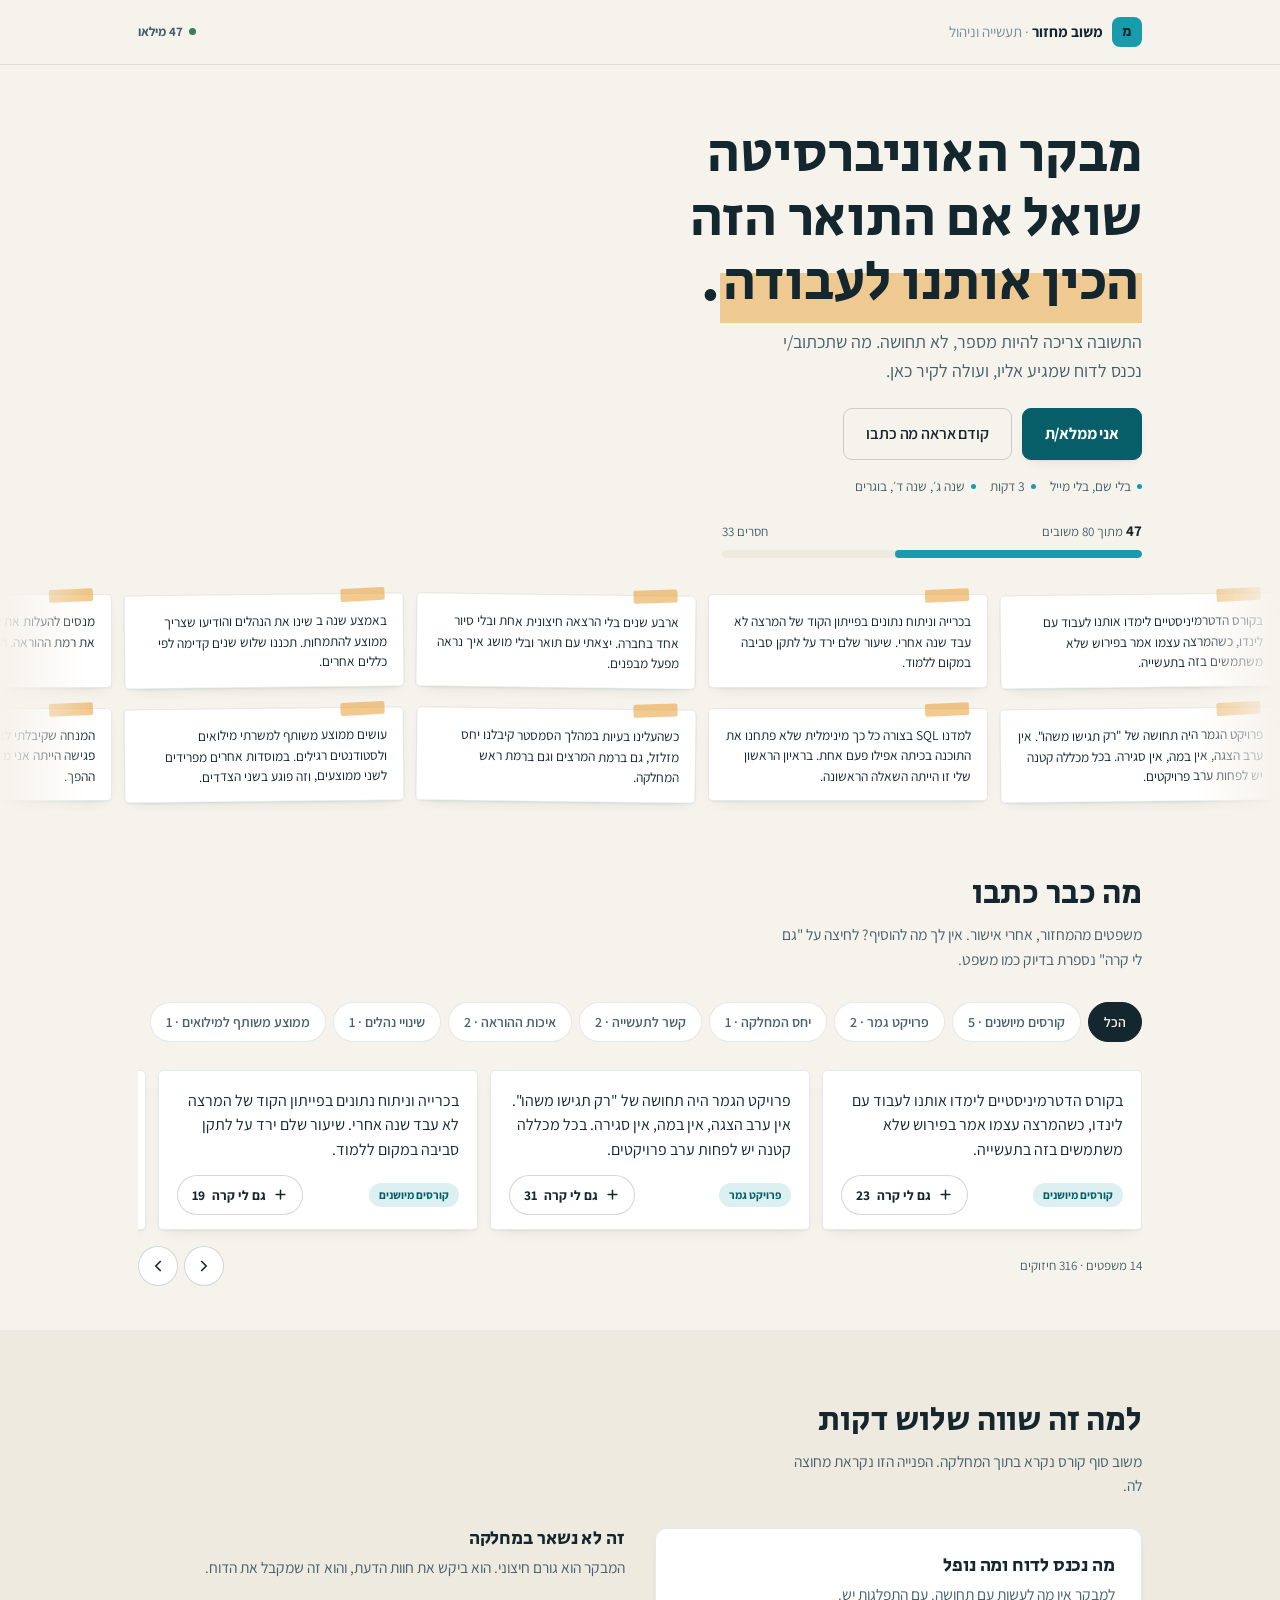
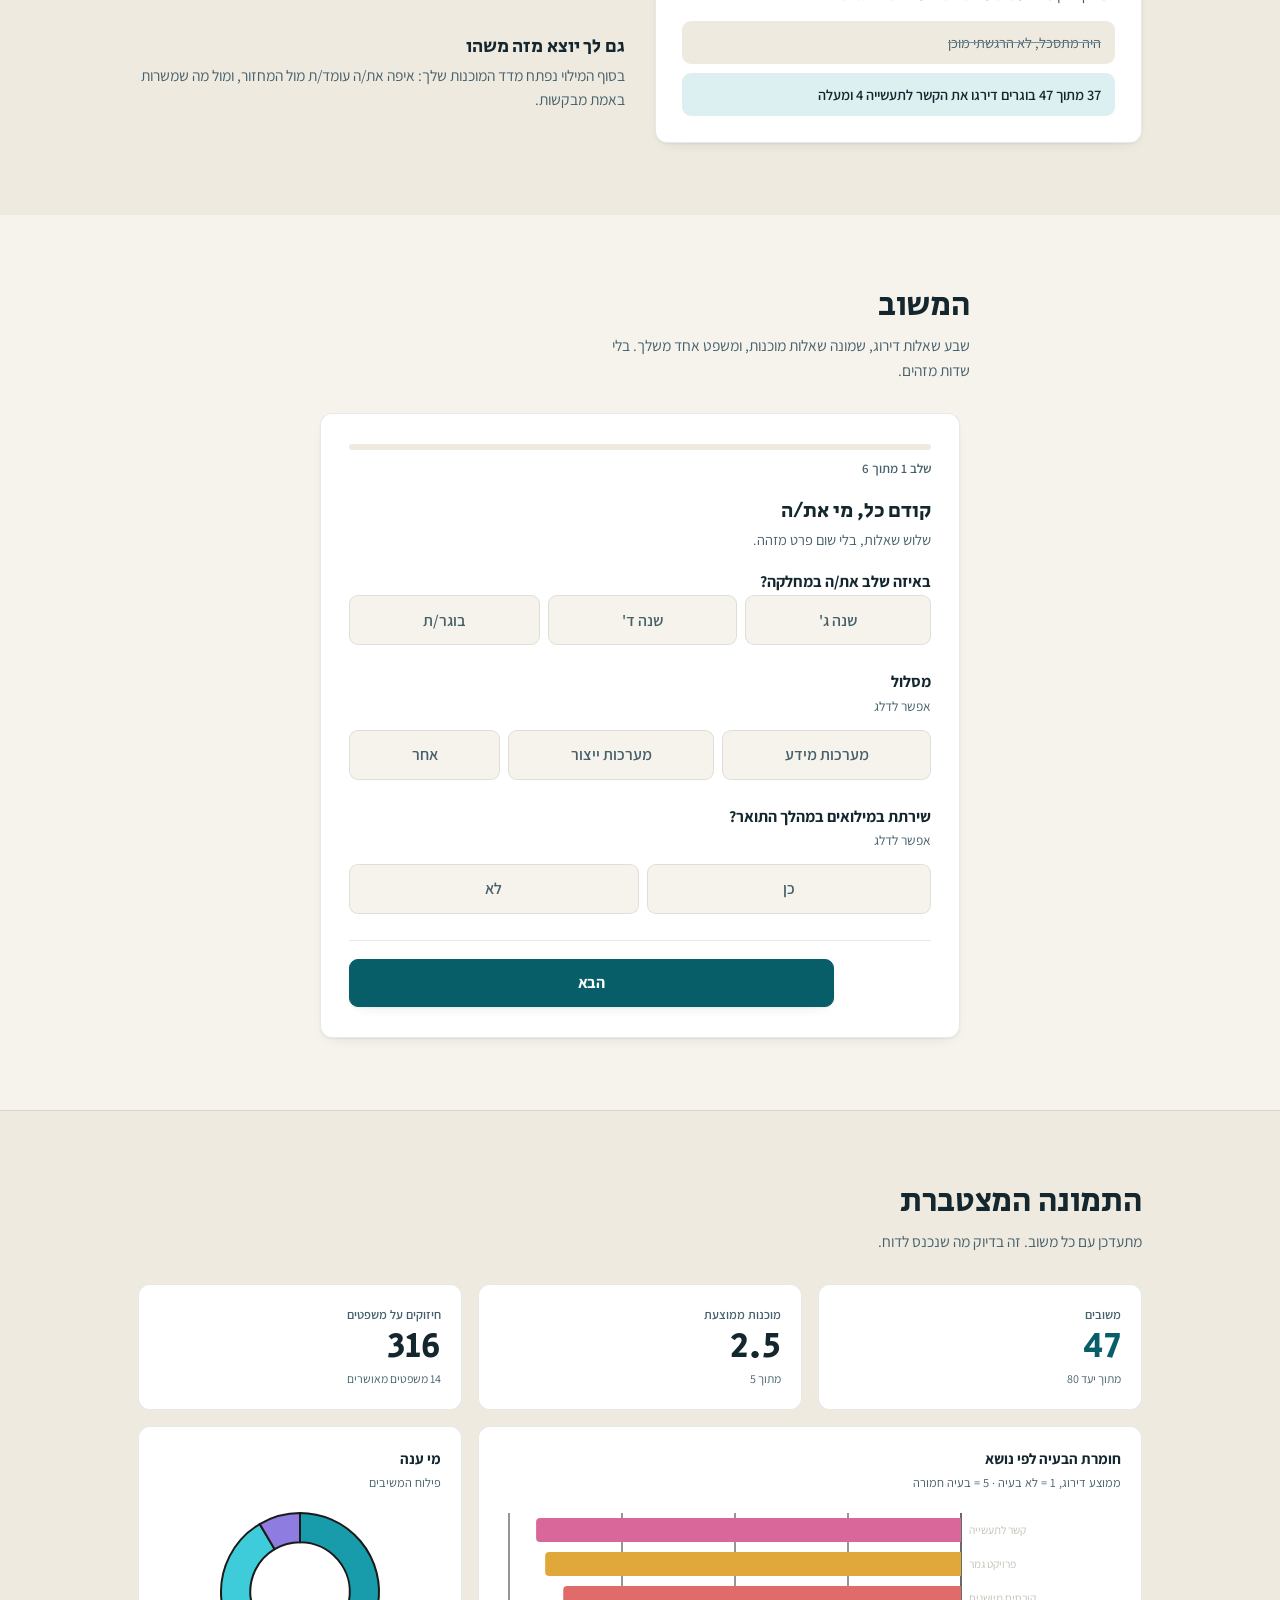
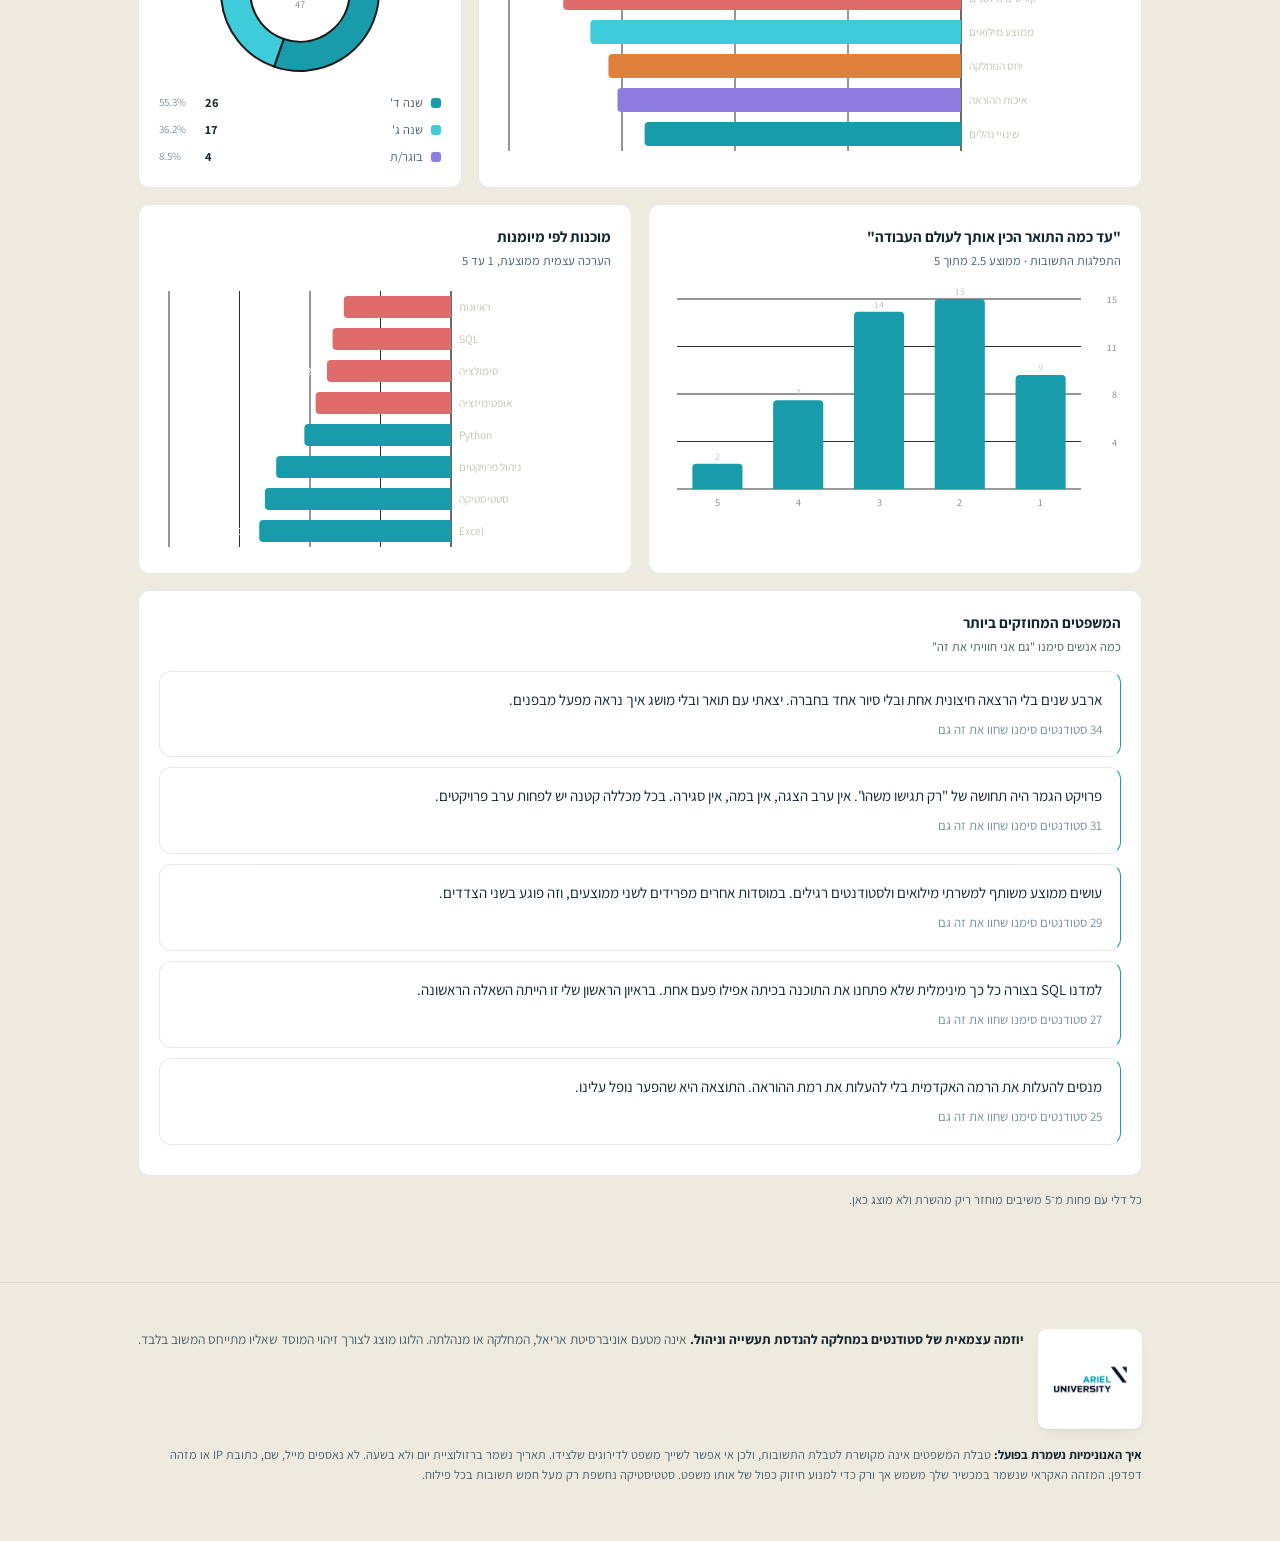
==== commit 84c4bb8d: "Add Databricks GenAI Fundamentals credential; ship pending site updates (hero status, CV download, s" ====
--- a/mishov/index.html
+++ b/mishov/index.html
@@ -2,18 +2,19 @@
 <html lang="he" dir="rtl">
 <head>
 <meta charset="UTF-8">
-<meta name="viewport" content="width=device-width, initial-scale=1.0">
+<meta name="viewport" content="width=device-width, initial-scale=1.0, viewport-fit=cover">
 <title>משוב מחזור · הנדסת תעשייה וניהול</title>
-<meta name="description" content="מבקר האוניברסיטה מבקש חוות דעת על ארבע שנות הלימודים במחלקה להנדסת תעשייה וניהול. משוב אנונימי, שלוש דקות, ובסוף מדד מוכנות אישי לתעשייה.">
+<meta name="description" content="מבקר האוניברסיטה ביקש חוות דעת על התואר בהנדסת תעשייה וניהול. שלוש דקות, בלי שם ובלי מייל, ובסוף מדד המוכנות שלך לתעשייה.">
 <meta name="robots" content="noindex">
+<meta name="theme-color" content="#F6F3EC">
 <meta property="og:title" content="משוב מחזור · הנדסת תעשייה וניהול">
-<meta property="og:description" content="שלוש דקות, אנונימי לחלוטין, ובסוף אתה מקבל את מדד המוכנות שלך לתעשייה מול המחזור.">
+<meta property="og:description" content="שלוש דקות, בלי שם ובלי מייל. בסוף את/ה מקבל/ת את מדד המוכנות שלך לתעשייה מול המחזור.">
 <meta property="og:type" content="website">
-<link rel="icon" href="data:image/svg+xml,<svg xmlns='http://www.w3.org/2000/svg' viewBox='0 0 100 100'><rect width='100' height='100' rx='22' fill='%23189CAB'/><text x='50' y='50' font-size='58' font-family='sans-serif' font-weight='bold' fill='%230B1226' text-anchor='middle' dominant-baseline='central'>מ</text></svg>">
+<link rel="icon" href="data:image/svg+xml,<svg xmlns='http://www.w3.org/2000/svg' viewBox='0 0 100 100'><rect width='100' height='100' rx='22' fill='%23189CAB'/><text x='50' y='50' font-size='58' font-family='sans-serif' font-weight='bold' fill='%2314262E' text-anchor='middle' dominant-baseline='central'>מ</text></svg>">
 <link rel="preconnect" href="https://fonts.googleapis.com">
 <link rel="preconnect" href="https://fonts.gstatic.com" crossorigin>
-<link href="https://fonts.googleapis.com/css2?family=Heebo:wght@400;500;600;700;800&display=swap" rel="stylesheet">
-<link rel="stylesheet" href="css/mishov.css?v=1">
+<link href="https://fonts.googleapis.com/css2?family=Assistant:wght@400;600;700;800&family=Secular+One&display=swap" rel="stylesheet">
+<link rel="stylesheet" href="css/mishov.css?v=2">
 </head>
 <body>
 
@@ -26,7 +27,7 @@
       <span class="mark-text">משוב מחזור <span>· תעשייה וניהול</span></span>
     </a>
     <span class="spacer"></span>
-    <a class="btn primary sm" href="#survey">למילוי המשוב</a>
+    <span class="live" id="liveCount" aria-live="polite"></span>
   </div>
 </header>
 
@@ -34,78 +35,86 @@
 
 <!-- ================= HERO ================= -->
 <section class="hero" id="top">
-  <!-- קטלוג המשפטים הרץ ברקע. נבנה ב-wall.js מהמשפטים המאושרים בלבד. -->
-  <div class="hero-wall" id="heroWall" aria-hidden="true"></div>
-
-  <div class="wrap hero-inner">
-    <h1>מבקר האוניברסיטה שואל אם ארבע שנים <em>הכינו אותנו לעולם העבודה</em>.</h1>
+  <div class="wrap">
+    <h1>מבקר האוניברסיטה שואל אם התואר הזה <span class="hl">הכין אותנו לעבודה</span>.</h1>
     <p class="lede">
-      התשובה שלנו צריכה להיות מספר, לא תחושה. כל משוב כאן נכנס לדוח שמוגש למבקר —
-      ומה שאת/ה כותב/ת עולה לקיר המשפטים באתר.
+      התשובה צריכה להיות מספר, לא תחושה. מה שתכתוב/י נכנס לדוח שמגיע אליו, ועולה לקיר כאן.
     </p>
 
-    <div class="badges">
-      <span class="badge"><span class="dot"></span><b id="bCount">—</b> משובים עד כה</span>
-      <span class="badge">אנונימי לחלוטין</span>
-      <span class="badge">3 דקות</span>
-      <span class="badge">שנה ג' · שנה ד' · בוגרים</span>
-    </div>
-
     <div class="hero-cta">
-      <a class="btn primary" href="#survey">אני ממלא/ת עכשיו</a>
-      <a class="btn ghost" href="#wall">קודם אראה מה אחרים כתבו</a>
+      <a class="btn primary" href="#survey">אני ממלא/ת</a>
+      <a class="btn ghost" href="#wall">קודם אראה מה כתבו</a>
+    </div>
+
+    <div class="facts">
+      <span>בלי שם, בלי מייל</span>
+      <span>3 דקות</span>
+      <span>שנה ג׳, שנה ד׳, בוגרים</span>
     </div>
 
     <div class="goal">
       <div class="goal-head">
-        <span><b id="gNow">—</b> מתוך <span id="gGoal">80</span> משובים</span>
+        <span><b id="gNow">0</b> מתוך <span id="gGoal">80</span> משובים</span>
         <span id="gLeft"></span>
       </div>
       <div class="goal-track"><div class="goal-fill" id="gFill"></div></div>
     </div>
   </div>
-</section>
-
-<!-- ================= למה זה משנה ================= -->
-<section class="section" id="why">
+
+  <!-- מסילות הפתקים. נבנות ב-wall.js מהמשפטים המאושרים בלבד. -->
+  <div class="rails" id="heroRails" aria-hidden="true"></div>
+</section>
+
+<!-- ================= קיר המשפטים ================= -->
+<section class="section tight" id="wall">
   <div class="wrap">
     <div class="section-head">
-      <h2>למה דווקא המשוב הזה שווה שלוש דקות</h2>
-      <p>משוב סוף־קורס נקרא בתוך המחלקה. הפנייה הזו נקראת מחוצה לה.</p>
-    </div>
-    <div class="cards">
-      <div class="card">
-        <div class="ic" aria-hidden="true">1</div>
-        <h3>זה לא הולך למחלקה</h3>
-        <p>מבקר האוניברסיטה הוא גורם חיצוני למחלקה. הוא זה שביקש את חוות הדעת, והוא זה שמקבל את הדוח.</p>
-      </div>
-      <div class="card">
-        <div class="ic" aria-hidden="true">2</div>
-        <h3>מספר קשה יותר להתעלמות מציטוט</h3>
-        <p>"היה מתסכל" נדחה. "37 מתוך 47 בוגרים דירגו את הקשר לתעשייה 4 ומעלה" נכנס לדוח.</p>
-      </div>
-      <div class="card">
-        <div class="ic" aria-hidden="true">3</div>
-        <h3>את/ה מקבל/ת משהו בחזרה</h3>
-        <p>בסוף המילוי נפתח מדד המוכנות שלך לתעשייה — איפה את/ה עומד/ת מול המחזור ומול מה שמשרות מבקשות בפועל.</p>
-      </div>
-    </div>
-  </div>
-</section>
-
-<!-- ================= קיר המשפטים ================= -->
-<section class="section" id="wall">
+      <h2>מה כבר כתבו</h2>
+      <p>משפטים מהמחזור, אחרי אישור. אין לך מה להוסיף? לחיצה על &rlm;"גם לי קרה" נספרת בדיוק כמו משפט.</p>
+    </div>
+    <div class="wall-filters" id="wallFilters" role="group" aria-label="סינון לפי נושא"></div>
+  </div>
+  <div class="wrap">
+    <div class="wall-track" id="wallGrid" tabindex="0" role="region" aria-label="משפטים מהמחזור"></div>
+    <div class="wall-foot">
+      <span id="wallNote"></span>
+      <div class="wall-nav">
+        <button type="button" id="wallPrev" aria-label="הקודם">
+          <svg width="18" height="18" viewBox="0 0 24 24" fill="none" stroke="currentColor" stroke-width="2.2" stroke-linecap="round" stroke-linejoin="round"><path d="M9 18l6-6-6-6"/></svg>
+        </button>
+        <button type="button" id="wallNext" aria-label="הבא">
+          <svg width="18" height="18" viewBox="0 0 24 24" fill="none" stroke="currentColor" stroke-width="2.2" stroke-linecap="round" stroke-linejoin="round"><path d="M15 18l-6-6 6-6"/></svg>
+        </button>
+      </div>
+    </div>
+  </div>
+</section>
+
+<!-- ================= למה זה שווה ================= -->
+<section class="section band" id="why">
   <div class="wrap">
     <div class="section-head">
-      <h2>קיר המשפטים</h2>
-      <p>
-        משפטים שסטודנטים מהמחזור כתבו ואושרו לפרסום. לא בא לך לכתוב? לחיצה על
-        "גם אני חוויתי את זה" היא תרומה מלאה — היא הופכת ציטוט בודד למספר.
-      </p>
-    </div>
-    <div class="wall-filters" id="wallFilters" role="group" aria-label="סינון לפי נושא"></div>
-    <div class="wall-grid" id="wallGrid"></div>
-    <p class="data-note" id="wallNote"></p>
+      <h2>למה זה שווה שלוש דקות</h2>
+      <p>משוב סוף קורס נקרא בתוך המחלקה. הפנייה הזו נקראת מחוצה לה.</p>
+    </div>
+    <div class="reasons">
+      <div class="reason feature">
+        <h3>מה נכנס לדוח ומה נופל</h3>
+        <p>למבקר אין מה לעשות עם תחושה. עם התפלגות יש.</p>
+        <div class="swap">
+          <div class="out">היה מתסכל, לא הרגשתי מוכן</div>
+          <div class="in">37 מתוך 47 בוגרים דירגו את הקשר לתעשייה 4 ומעלה</div>
+        </div>
+      </div>
+      <div class="reason">
+        <h3>זה לא נשאר במחלקה</h3>
+        <p>המבקר הוא גורם חיצוני. הוא ביקש את חוות הדעת, והוא זה שמקבל את הדוח.</p>
+      </div>
+      <div class="reason">
+        <h3>גם לך יוצא מזה משהו</h3>
+        <p>בסוף המילוי נפתח מדד המוכנות שלך: איפה את/ה עומד/ת מול המחזור, ומול מה שמשרות באמת מבקשות.</p>
+      </div>
+    </div>
   </div>
 </section>
 
@@ -114,7 +123,7 @@
   <div class="wrap">
     <div class="section-head narrow" style="margin-inline:auto">
       <h2>המשוב</h2>
-      <p>אין שדות מזהים, אין מייל, אין כתובת IP. שבע שאלות דירוג, שמונה שאלות מוכנות, ומשפט אחד משלך.</p>
+      <p>שבע שאלות דירוג, שמונה שאלות מוכנות, ומשפט אחד משלך. בלי שדות מזהים.</p>
     </div>
 
     <form class="survey" id="surveyForm" novalidate>
@@ -142,13 +151,16 @@
 </section>
 
 <!-- ================= דשבורד ================= -->
-<section class="section" id="dash">
+<section class="section band rule" id="dash">
   <div class="wrap">
     <div class="section-head">
       <h2>התמונה המצטברת</h2>
-      <p>מתעדכן עם כל משוב. זה בדיוק מה שנכנס לדוח שמוגש למבקר.</p>
-    </div>
-    <div id="dashBody"></div>
+      <p>מתעדכן עם כל משוב. זה בדיוק מה שנכנס לדוח.</p>
+    </div>
+    <details class="fold" id="dashFold">
+      <summary>המספרים עד עכשיו <span class="cue">פתיחה</span></summary>
+      <div class="fold-body"><div id="dashBody"></div></div>
+    </details>
   </div>
 </section>
 
@@ -157,7 +169,7 @@
 <footer class="foot">
   <div class="wrap">
     <div class="foot-row">
-      <div class="foot-logo"><img src="assets/ariel-logo.jpg" alt="אוניברסיטת אריאל" width="84"></div>
+      <div class="foot-logo"><img src="assets/ariel-logo.jpg" alt="אוניברסיטת אריאל" width="70"></div>
       <p>
         <b>יוזמה עצמאית של סטודנטים במחלקה להנדסת תעשייה וניהול.</b>
         אינה מטעם אוניברסיטת אריאל, המחלקה או מנהלתה. הלוגו מוצג לצורך זיהוי המוסד שאליו מתייחס המשוב בלבד.
@@ -172,16 +184,22 @@
   </div>
 </footer>
 
+<!-- סרגל תחתון קבוע, טלפון בלבד -->
+<div class="dock" id="dock">
+  <div class="meta"><b id="dNow">0</b>מילאו עד עכשיו</div>
+  <a class="btn primary" href="#survey">אני ממלא/ת · 3 דקות</a>
+</div>
+
 <div class="toast" id="toast" role="status" aria-live="polite"></div>
 
-<script src="js/config.js?v=1"></script>
-<script src="content/gaps.js?v=1"></script>
-<script src="js/charts.js?v=1"></script>
-<script src="js/db.js?v=1"></script>
-<script src="js/wall.js?v=1"></script>
-<script src="js/survey.js?v=1"></script>
-<script src="js/readiness.js?v=1"></script>
-<script src="js/dashboard.js?v=1"></script>
-<script src="js/app.js?v=1"></script>
+<script src="js/config.js?v=2"></script>
+<script src="content/gaps.js?v=2"></script>
+<script src="js/charts.js?v=2"></script>
+<script src="js/db.js?v=2"></script>
+<script src="js/wall.js?v=2"></script>
+<script src="js/survey.js?v=2"></script>
+<script src="js/readiness.js?v=2"></script>
+<script src="js/dashboard.js?v=2"></script>
+<script src="js/app.js?v=2"></script>
 </body>
 </html>
--- a/mishov/css/mishov.css
+++ b/mishov/css/mishov.css
@@ -1,324 +1,414 @@
 /* =====================================================================
    משוב · הנדסת תעשייה וניהול
-   פלטה נגזרת מהלוגו של אוניברסיטת אריאל: טורקיז #189CAB, נייבי #0B1226.
-
-   כלל ניגודיות מחייב: לבן על הטורקיז נותן 3.29:1 ונכשל AA.
-   כפתור טורקיז מלא = טקסט נייבי (5.65:1). אין יוצא מן הכלל.
+   נבנה קודם למסך טלפון. רוב הכניסות מגיעות מקישור בוואטסאפ.
+
+   פלטה בהירה על נייר חם. הטורקיז של אריאל (#189CAB) נשאר במילויים
+   בלבד: כטקסט על הנייר הוא 2.97:1 ונופל ב-AA. לטקסט וקישורים
+   משתמשים ב-#0A737F (5.02:1) ולטקסט קטן ב-#075E69 (6.73:1).
    ===================================================================== */
 
 :root {
-  /* פלטת המותג */
-  --navy:      #0B1226;
-  --navy-2:    #10203A;
-  --navy-3:    #172C4A;
-  --teal:      #189CAB;
-  --teal-brt:  #3ECBDA;   /* 9.53:1 על הנייבי — לטקסט וקישורים */
-  --teal-deep: #0E6B77;
-
-  /* שמות הטוקנים של charts.js — ערכים חדשים, אותו חוזה */
-  --page:      var(--navy);
-  --surface:   var(--navy-2);
-  --surface-2: var(--navy-3);
-  --ink:       #FFFFFF;
-  --ink-2:     #B9CBD6;   /* 11.14:1 */
-  --ink-3:     #7E98A6;   /* 6.14:1  */
-  --grid:      #1E3855;
-  --hairline:   rgba(190, 215, 230, .12);
-  --hairline-2: rgba(190, 215, 230, .22);
+  /* נייר ודיו */
+  --paper:   #F6F3EC;
+  --card:    #FFFFFF;
+  --sand:    #EFEAE0;
+  --ink:     #14262E;
+  --ink-2:   #46606B;
+  --ink-3:   #78909A;
+
+  /* טורקיז אריאל */
+  --brand:     #189CAB;   /* מילוי בלבד, טקסט דיו מעליו */
+  --teal:      #0A737F;   /* טקסט וקישורים */
+  --teal-deep: #075E69;   /* טקסט קטן, כפתור מלא עם לבן */
+  --tint:      #DCEFF1;
+  --clay:      #B4521F;
+  --sun:       #E8A33D;   /* מילוי בלבד */
+
+  /* שמות הטוקנים של charts.js, אותו חוזה עם ערכים בהירים */
+  --page:      var(--paper);
+  --surface:   var(--card);
+  --surface-2: var(--sand);
+  --grid:      #DFD9CD;
+  --hairline:   rgba(20, 38, 46, .10);
+  --hairline-2: rgba(20, 38, 46, .18);
   --accent:    var(--teal);
 
-  /* סדרות תרשימים */
-  --s1: #189CAB; --s2: #3ECBDA; --s3: #E0A73B; --s4: #4FB477;
-  --s5: #8E7CE0; --s6: #E06B6B; --s7: #D9679A; --s8: #E0813B;
-  --good: #4FB477; --critical: #E06B6B;
-
-  --radius: 14px;
-  --radius-s: 10px;
-  --ease-out: cubic-bezier(.2,.8,.2,1);
-  --font: "Heebo", "Segoe UI", system-ui, -apple-system, sans-serif;
-
-  --shadow-rest:  0 14px 32px -26px rgba(0,0,0,.8);
-  --shadow-hover: 0 24px 48px -20px rgba(0,0,0,.9);
+  --s1: #0E8496; --s2: #2E6F9E; --s3: #C0791A; --s4: #3E7D5A;
+  --s5: #7B5EA7; --s6: #C2455C; --s7: #B4521F; --s8: #5C7C8A;
+  --good: #3E7D5A; --critical: #C2455C;
+
+  --radius:   12px;
+  --radius-s: 9px;
+  --note-radius: 5px;
+  --ease: cubic-bezier(.22,.8,.24,1);
+
+  --display: "Secular One", "Arial Hebrew", "Segoe UI", system-ui, sans-serif;
+  --font:    "Assistant", "Segoe UI", system-ui, -apple-system, sans-serif;
+
+  --lift-1: 0 1px 2px rgba(20,38,46,.05), 0 6px 16px -10px rgba(20,38,46,.18);
+  --lift-2: 0 2px 4px rgba(20,38,46,.06), 0 18px 34px -18px rgba(20,38,46,.28);
+
+  --gut: 18px;             /* מרווח צד בטלפון */
+  --bottom-bar: 68px;      /* גובה סרגל ה-CTA התחתון */
 }
 
 * { box-sizing: border-box; }
-
-html { scroll-behavior: smooth; }
+html { scroll-behavior: smooth; -webkit-text-size-adjust: 100%; }
 @media (prefers-reduced-motion: reduce) { html { scroll-behavior: auto; } }
 
 body {
-  margin: 0; background: var(--page); color: var(--ink);
-  font-family: var(--font); font-size: 16px; line-height: 1.65;
+  margin: 0;
+  background: var(--paper);
+  color: var(--ink);
+  font-family: var(--font);
+  font-size: 17px;
+  line-height: 1.6;
   -webkit-font-smoothing: antialiased;
-}
-
-h1, h2, h3 { line-height: 1.2; margin: 0; font-weight: 800; letter-spacing: -.01em; }
+  overflow-x: hidden;
+  padding-bottom: var(--bottom-bar);
+}
+
+h1, h2, h3 { margin: 0; font-family: var(--display); font-weight: 400; line-height: 1.14; letter-spacing: -.005em; }
+h4 { margin: 0; font-weight: 700; }
 p { margin: 0; }
-a { color: var(--teal-brt); text-underline-offset: 3px; }
+a { color: var(--teal); text-underline-offset: 3px; }
 button { font-family: inherit; cursor: pointer; }
-
-:focus-visible { outline: 2px solid var(--teal-brt); outline-offset: 2px; border-radius: 6px; }
+img { max-width: 100%; }
+
+:focus-visible { outline: 2.5px solid var(--teal); outline-offset: 2px; border-radius: 6px; }
 
 .sr-only {
   position: absolute; width: 1px; height: 1px; padding: 0; margin: -1px;
   overflow: hidden; clip: rect(0 0 0 0); white-space: nowrap; border: 0;
 }
-
 .skip-link {
   position: absolute; inset-inline-start: 50%; transform: translate(50%, -140%);
   z-index: 100; background: var(--teal-deep); color: #fff; text-decoration: none;
-  padding: 10px 18px; border-radius: 0 0 10px 10px; font-weight: 600;
-  transition: transform .15s;
+  padding: 10px 18px; border-radius: 0 0 10px 10px; font-weight: 700; transition: transform .15s;
 }
 .skip-link:focus { transform: translate(50%, 0); }
 
-.wrap { max-width: 1080px; margin-inline: auto; padding-inline: 20px; }
-.narrow { max-width: 720px; }
-
-/* =====================================================================
-   סימן היוזמה
-   ===================================================================== */
-.mark { display: inline-flex; align-items: center; gap: 10px; text-decoration: none; color: var(--ink); }
+.wrap { max-width: 1060px; margin-inline: auto; padding-inline: var(--gut); }
+.narrow { max-width: 660px; }
+
+/* =====================================================================
+   סימן ושורה עליונה
+   ===================================================================== */
+.mark { display: inline-flex; align-items: center; gap: 9px; text-decoration: none; color: var(--ink); }
 .mark-glyph {
-  width: 34px; height: 34px; border-radius: 9px; flex: 0 0 34px;
-  background: var(--teal); color: var(--navy);
-  display: grid; place-items: center; font-weight: 800; font-size: 15px;
-}
-.mark-text { font-weight: 700; font-size: 15px; letter-spacing: -.01em; }
-.mark-text span { color: var(--ink-3); font-weight: 500; }
-
-/* =====================================================================
-   כותרת עליונה
-   ===================================================================== */
+  width: 30px; height: 30px; border-radius: 8px; flex: 0 0 30px;
+  background: var(--brand); color: var(--ink);
+  display: grid; place-items: center; font-family: var(--display); font-size: 15px;
+}
+.mark-text { font-weight: 700; font-size: 15px; }
+.mark-text span { color: var(--ink-3); font-weight: 400; }
+
 .topbar {
   position: sticky; top: 0; z-index: 50;
-  background: color-mix(in srgb, var(--navy) 88%, transparent);
-  backdrop-filter: blur(12px);
+  background: color-mix(in srgb, var(--paper) 90%, transparent);
+  backdrop-filter: blur(10px);
   border-bottom: 1px solid var(--hairline);
 }
-.topbar .wrap { display: flex; align-items: center; gap: 16px; height: 62px; }
+.topbar .wrap { display: flex; align-items: center; gap: 12px; height: 56px; }
 .topbar .spacer { margin-inline-start: auto; }
+.topbar .live {
+  display: inline-flex; align-items: center; gap: 6px;
+  font-size: 13px; font-weight: 700; color: var(--ink-2);
+  font-variant-numeric: tabular-nums;
+}
+.topbar .live .dot {
+  width: 7px; height: 7px; border-radius: 50%; background: var(--good); flex: 0 0 7px;
+}
 
 /* =====================================================================
    כפתורים
    ===================================================================== */
 .btn {
   display: inline-flex; align-items: center; justify-content: center; gap: 8px;
-  min-height: 44px; padding: 11px 22px; border-radius: var(--radius-s);
-  border: 1px solid var(--hairline-2); background: var(--surface-2); color: var(--ink);
-  font-size: 15px; font-weight: 600; text-decoration: none;
-  transition: transform .12s var(--ease-out), background .15s, border-color .15s;
+  min-height: 48px; padding: 12px 22px; border-radius: var(--radius-s);
+  border: 1.5px solid var(--hairline-2); background: var(--card); color: var(--ink);
+  font-size: 16px; font-weight: 700; text-decoration: none; letter-spacing: -.01em;
+  transition: transform .1s var(--ease), background .15s, border-color .15s, box-shadow .15s;
 }
 .btn:hover { border-color: var(--teal); }
-.btn:active { transform: scale(.975); }
-/* טקסט נייבי על טורקיז — ראה כלל הניגודיות בראש הקובץ */
-.btn.primary { background: var(--teal); border-color: var(--teal); color: var(--navy); font-weight: 700; }
-.btn.primary:hover { background: var(--teal-brt); border-color: var(--teal-brt); }
-.btn.ghost { background: transparent; }
-.btn.sm { min-height: 38px; padding: 8px 16px; font-size: 13.5px; }
-.btn[disabled] { opacity: .45; pointer-events: none; }
-
-/* =====================================================================
-   HERO + קיר המשפטים הרץ ברקע
-   ===================================================================== */
-.hero { position: relative; overflow: hidden; padding: 84px 0 72px; isolation: isolate; }
-
-.hero-wall {
-  position: absolute; inset: 0; z-index: -2;
-  display: grid; grid-template-columns: repeat(3, 1fr); gap: 16px;
-  padding: 0 16px; opacity: .22; pointer-events: none;
-  -webkit-mask-image: linear-gradient(to bottom, transparent, #000 18%, #000 62%, transparent);
-          mask-image: linear-gradient(to bottom, transparent, #000 18%, #000 62%, transparent);
-}
-.hero-wall .col { display: flex; flex-direction: column; gap: 16px; will-change: transform; }
-.hero-wall .col.a { animation: drift 68s linear infinite; }
-.hero-wall .col.b { animation: drift 92s linear infinite; animation-delay: -22s; }
-.hero-wall .col.c { animation: drift 78s linear infinite; animation-delay: -47s; }
-@keyframes drift { from { transform: translateY(0); } to { transform: translateY(-50%); } }
-
-.hero-wall .wq {
-  background: var(--surface); border: 1px solid var(--hairline);
-  border-radius: var(--radius-s); padding: 14px 16px;
-  font-size: 13.5px; line-height: 1.55; color: var(--ink-2);
-  border-inline-start: 3px solid var(--teal);
-}
-
-/* שכבת הצללה כדי שהטקסט יישאר קריא מעל הקיר */
-.hero::after {
-  content: ''; position: absolute; inset: 0; z-index: -1;
-  background: radial-gradient(ellipse 72% 58% at 50% 44%, var(--navy) 52%, color-mix(in srgb, var(--navy) 80%, transparent) 78%, transparent 100%);
-}
-
-.hero-inner { position: relative; text-align: center; }
-.hero h1 { font-size: clamp(30px, 5.4vw, 54px); max-width: 18ch; margin-inline: auto; }
-.hero h1 em { font-style: normal; color: var(--teal-brt); }
-.hero .lede {
-  margin: 20px auto 0; max-width: 52ch; font-size: clamp(16px, 2vw, 19px); color: var(--ink-2);
-}
-
-.badges { display: flex; flex-wrap: wrap; gap: 8px; justify-content: center; margin-top: 24px; }
-.badge {
-  display: inline-flex; align-items: center; gap: 7px;
-  background: var(--surface); border: 1px solid var(--hairline);
-  border-radius: 999px; padding: 6px 14px; font-size: 13px; color: var(--ink-2); font-weight: 500;
-}
-.badge b { color: var(--ink); font-weight: 700; }
-.badge .dot { width: 7px; height: 7px; border-radius: 50%; background: var(--good); flex: 0 0 7px; }
-
-.hero-cta { display: flex; gap: 12px; justify-content: center; flex-wrap: wrap; margin-top: 30px; }
-
-/* מד ההתקדמות ליעד */
-.goal { max-width: 460px; margin: 34px auto 0; }
+.btn:active { transform: scale(.97); }
+.btn.primary {
+  background: var(--teal-deep); border-color: var(--teal-deep); color: #fff;
+  box-shadow: var(--lift-1);
+}
+.btn.primary:hover { background: #06515b; border-color: #06515b; }
+.btn.ghost { background: transparent; border-color: var(--hairline-2); font-weight: 600; }
+.btn.sm { min-height: 40px; padding: 8px 15px; font-size: 14px; }
+.btn[disabled] { opacity: .4; pointer-events: none; }
+
+/* סרגל CTA תחתון, הדבר היחיד שתמיד על המסך בטלפון */
+.dock {
+  position: fixed; inset-inline: 0; bottom: 0; z-index: 60;
+  background: color-mix(in srgb, var(--paper) 94%, transparent);
+  backdrop-filter: blur(12px);
+  border-top: 1px solid var(--hairline);
+  padding: 10px var(--gut) calc(10px + env(safe-area-inset-bottom));
+  display: flex; align-items: center; gap: 12px;
+  transition: transform .3s var(--ease);
+}
+.dock.hide { transform: translateY(105%); }
+.dock .btn { flex: 1; }
+.dock .meta { font-size: 12px; color: var(--ink-2); line-height: 1.25; flex: 0 0 auto; }
+.dock .meta b { display: block; font-size: 17px; color: var(--ink); font-variant-numeric: tabular-nums; font-weight: 700; }
+
+/* =====================================================================
+   HERO
+   ===================================================================== */
+.hero { position: relative; padding: 30px 0 8px; overflow: hidden; }
+
+.hero h1 { font-size: clamp(31px, 8.6vw, 50px); max-width: 15ch; }
+.hero h1 .hl {
+  /* טוש מדגש. העברית יושבת גבוה בתיבת השורה, ולכן הצבע חייב
+     לעלות עד 62% כדי לגעת באותיות ולא להיראות כמו פס נפרד. */
+  background: linear-gradient(to top, color-mix(in srgb, var(--sun) 52%, transparent) 62%, transparent 62%);
+  padding-inline: 3px;
+  box-decoration-break: clone;
+  -webkit-box-decoration-break: clone;
+}
+.hero .lede { margin-top: 14px; max-width: 40ch; font-size: 16.5px; color: var(--ink-2); }
+.hero .lede b { color: var(--ink); font-weight: 700; }
+
+.hero-cta { display: flex; flex-direction: column; gap: 10px; margin-top: 22px; }
+.hero-cta .btn { width: 100%; }
+
+.facts {
+  display: flex; flex-wrap: wrap; gap: 5px 14px; margin-top: 16px;
+  font-size: 13.5px; color: var(--ink-2);
+}
+.facts span { display: inline-flex; align-items: center; gap: 6px; }
+.facts span::before {
+  content: ''; width: 5px; height: 5px; border-radius: 50%;
+  background: var(--brand); flex: 0 0 5px;
+}
+
+/* מד ההתקדמות */
+.goal { margin-top: 22px; max-width: 420px; }
 .goal-head {
   display: flex; justify-content: space-between; align-items: baseline;
-  font-size: 13px; color: var(--ink-3); margin-bottom: 8px;
-}
-.goal-head b { color: var(--ink); font-size: 15px; font-weight: 700; }
-.goal-track { height: 9px; border-radius: 999px; background: var(--surface-2); overflow: hidden; }
-.goal-fill {
-  height: 100%; border-radius: 999px;
-  background: linear-gradient(90deg, var(--teal-deep), var(--teal-brt));
-  width: 0; transition: width .9s var(--ease-out);
-}
-
-/* =====================================================================
-   סקשנים
-   ===================================================================== */
-.section { padding: 72px 0; border-top: 1px solid var(--hairline); }
-.section-head { max-width: 62ch; margin-bottom: 34px; }
-.section-head h2 { font-size: clamp(23px, 3.4vw, 32px); }
-.section-head p { margin-top: 12px; color: var(--ink-2); font-size: 16.5px; }
-
-.cards { display: grid; grid-template-columns: repeat(auto-fit, minmax(250px, 1fr)); gap: 16px; }
-.card {
-  background: var(--surface); border: 1px solid var(--hairline);
-  border-radius: var(--radius); padding: 22px;
-}
-.card h3 { font-size: 17px; margin-bottom: 9px; }
-.card p { color: var(--ink-2); font-size: 14.5px; }
-.card .ic {
-  width: 38px; height: 38px; border-radius: 10px; margin-bottom: 14px;
-  background: color-mix(in srgb, var(--teal) 18%, transparent);
-  color: var(--teal-brt); display: grid; place-items: center; font-weight: 800;
-}
-
-/* =====================================================================
-   קיר המשפטים האינטראקטיבי
-   ===================================================================== */
-.wall-filters { display: flex; flex-wrap: wrap; gap: 7px; margin-bottom: 22px; }
+  font-size: 13px; color: var(--ink-2); margin-bottom: 7px;
+}
+.goal-head b { color: var(--ink); font-size: 15px; font-weight: 700; font-variant-numeric: tabular-nums; }
+.goal-track { height: 8px; border-radius: 999px; background: var(--sand); overflow: hidden; }
+.goal-fill { height: 100%; border-radius: 999px; background: var(--brand); width: 0; transition: width 1.1s var(--ease); }
+
+/* =====================================================================
+   פתקים, הצורה הבסיסית של כל ציטוט באתר
+   ===================================================================== */
+.note {
+  background: var(--card);
+  border: 1px solid var(--hairline);
+  border-radius: var(--note-radius);
+  box-shadow: var(--lift-1);
+  padding: 16px 16px 14px;
+  position: relative;
+}
+.note::before {
+  /* פיסת נייר דבק בראש הפתק */
+  content: ''; position: absolute; top: -6px; inset-inline-start: 18px;
+  width: 44px; height: 13px; border-radius: 2px;
+  background: color-mix(in srgb, var(--sun) 58%, transparent);
+  transform: rotate(-2.5deg);
+}
+.note .txt { font-size: 15px; line-height: 1.52; color: var(--ink); }
+
+/* =====================================================================
+   מסילות הפתקים הזזות
+   ===================================================================== */
+.rails {
+  margin-top: 26px; position: relative;
+  -webkit-mask-image: linear-gradient(to left, transparent, #000 7%, #000 93%, transparent);
+          mask-image: linear-gradient(to left, transparent, #000 7%, #000 93%, transparent);
+}
+.rail { display: flex; gap: 12px; width: max-content; padding: 10px 0; }
+.rail .note { width: 232px; flex: 0 0 232px; }
+.rail .note .txt {
+  font-size: 13.5px;
+  display: -webkit-box; -webkit-line-clamp: 4; -webkit-box-orient: vertical; overflow: hidden;
+}
+.rail .note:nth-child(3n)   { transform: rotate(.7deg); }
+.rail .note:nth-child(3n+1) { transform: rotate(-.6deg); }
+
+.rail.r1 { animation: slide-a 64s linear infinite; }
+.rail.r2 { animation: slide-b 78s linear infinite; }
+@keyframes slide-a { from { transform: translateX(0); }   to { transform: translateX(50%); } }
+@keyframes slide-b { from { transform: translateX(50%); } to { transform: translateX(0); } }
+
+.rails:hover .rail, .rails:focus-within .rail { animation-play-state: paused; }
+
+@media (prefers-reduced-motion: reduce) {
+  .rail { animation: none !important; }
+  .rails { mask-image: none; -webkit-mask-image: none; overflow-x: auto; }
+}
+
+/* =====================================================================
+   מקצב הסקשנים, לא כולם באותו גובה
+   ===================================================================== */
+.section { padding: 44px 0; }
+.section.tight { padding: 28px 0; }
+.section.band { background: var(--sand); }
+.section.rule { border-top: 1px solid var(--hairline); }
+
+.section-head { margin-bottom: 20px; }
+.section-head h2 { font-size: clamp(24px, 6.6vw, 33px); max-width: 18ch; }
+.section-head p { margin-top: 9px; color: var(--ink-2); font-size: 15.5px; max-width: 46ch; }
+
+/* =====================================================================
+   שלוש הסיבות, לא שלוש קופסאות זהות
+   ===================================================================== */
+.reasons { display: flex; flex-direction: column; gap: 22px; }
+.reason h3 { font-size: 19px; margin-bottom: 5px; }
+.reason p { color: var(--ink-2); font-size: 15.5px; }
+.reason + .reason { border-top: 1px solid var(--hairline); padding-top: 22px; }
+
+.reason.feature {
+  background: var(--card); border-radius: var(--radius); padding: 20px;
+  border: 1px solid var(--hairline); box-shadow: var(--lift-1);
+}
+.reason.feature + .reason { border-top: 0; padding-top: 0; }
+.swap { display: grid; gap: 9px; margin-top: 14px; }
+.swap div { font-size: 14.5px; padding: 11px 14px; border-radius: var(--radius-s); line-height: 1.45; }
+.swap .out { background: var(--sand); color: var(--ink-2); text-decoration: line-through; text-decoration-color: var(--ink-3); }
+.swap .in  { background: var(--tint); color: var(--ink); font-weight: 600; }
+
+/* =====================================================================
+   קיר המשפטים, קרוסלה בהחלקה
+   ===================================================================== */
+.wall-filters {
+  display: flex; gap: 7px; margin-bottom: 14px;
+  overflow-x: auto; scrollbar-width: none; padding-bottom: 2px;
+  margin-inline: calc(var(--gut) * -1); padding-inline: var(--gut);
+}
+.wall-filters::-webkit-scrollbar { display: none; }
 .chip {
-  background: var(--surface-2); border: 1px solid var(--hairline);
-  color: var(--ink-2); font-size: 13px; padding: 7px 14px; border-radius: 999px;
-  min-height: 36px; transition: .13s;
+  flex: 0 0 auto; white-space: nowrap;
+  background: var(--card); border: 1px solid var(--hairline);
+  color: var(--ink-2); font-size: 14px; font-weight: 600;
+  padding: 8px 15px; border-radius: 999px; min-height: 40px; transition: .13s;
 }
 .chip:hover { color: var(--ink); border-color: var(--hairline-2); }
-.chip.on {
-  background: color-mix(in srgb, var(--teal) 22%, var(--surface-2));
-  border-color: color-mix(in srgb, var(--teal) 60%, transparent);
-  color: var(--ink); font-weight: 600;
-}
-
-.wall-grid { display: grid; grid-template-columns: repeat(auto-fill, minmax(280px, 1fr)); gap: 16px; }
+.chip.on { background: var(--ink); border-color: var(--ink); color: var(--paper); }
+
+.wall-track {
+  display: flex; gap: 12px; overflow-x: auto; scroll-snap-type: x mandatory;
+  scrollbar-width: none; -webkit-overflow-scrolling: touch;
+  margin-inline: calc(var(--gut) * -1); padding: 12px var(--gut) 16px;
+}
+.wall-track::-webkit-scrollbar { display: none; }
+.wall-track > * { scroll-snap-align: center; flex: 0 0 82%; max-width: 340px; }
 
 .quote {
-  background: var(--surface); border: 1px solid var(--hairline);
-  border-inline-start: 3px solid var(--teal);
-  border-radius: var(--radius); padding: 20px;
-  display: flex; flex-direction: column; gap: 14px;
-  transition: transform .18s var(--ease-out), box-shadow .18s, border-color .18s;
-}
-.quote:hover { transform: translateY(-4px); box-shadow: var(--shadow-hover); }
-.quote.pending { border-inline-start-color: var(--s3); border-style: dashed; }
-.quote-body { font-size: 15.5px; line-height: 1.6; color: var(--ink); }
-.quote-meta {
-  display: flex; align-items: center; gap: 10px; flex-wrap: wrap;
-  margin-top: auto; font-size: 12.5px; color: var(--ink-3);
-}
+  background: var(--card); border: 1px solid var(--hairline);
+  border-radius: var(--note-radius); box-shadow: var(--lift-1);
+  padding: 18px 18px 14px; display: flex; flex-direction: column; gap: 12px;
+  transition: box-shadow .18s var(--ease);
+}
+.quote:hover { box-shadow: var(--lift-2); }
+.quote.pending { background: var(--tint); border-style: dashed; border-color: var(--brand); box-shadow: none; }
+.quote-body { font-size: 16px; line-height: 1.55; color: var(--ink); }
+.quote-meta { display: flex; align-items: center; gap: 10px; flex-wrap: wrap; margin-top: auto; }
 .quote-theme {
-  background: var(--surface-2); border-radius: 999px; padding: 3px 11px;
-  color: var(--ink-2); font-weight: 600;
-}
-.quote-theme.warn { background: color-mix(in srgb, var(--s3) 20%, transparent); color: var(--s3); }
+  font-size: 11.5px; font-weight: 700; color: var(--teal-deep);
+  background: var(--tint); border-radius: 999px; padding: 3px 10px;
+}
+.quote-theme.warn { background: color-mix(in srgb, var(--sun) 34%, transparent); color: #7A4B06; }
 
 .endorse {
-  display: inline-flex; align-items: center; gap: 8px;
-  background: transparent; border: 1px solid var(--hairline-2); color: var(--ink-2);
-  border-radius: 999px; padding: 7px 15px; font-size: 13px; font-weight: 600;
-  min-height: 38px; margin-inline-start: auto; transition: .15s;
-}
-.endorse:hover { border-color: var(--teal); color: var(--ink); }
-.endorse.done {
-  background: color-mix(in srgb, var(--teal) 20%, transparent);
-  border-color: var(--teal); color: var(--teal-brt); pointer-events: none;
-}
+  display: inline-flex; align-items: center; gap: 7px;
+  background: var(--card); border: 1.5px solid var(--hairline-2); color: var(--ink);
+  border-radius: 999px; padding: 8px 14px; font-size: 13.5px; font-weight: 700;
+  min-height: 40px; margin-inline-start: auto; transition: .15s;
+}
+.endorse:hover { border-color: var(--teal); }
+.endorse.done { background: var(--tint); border-color: var(--brand); color: var(--teal-deep); pointer-events: none; }
 .endorse b { font-variant-numeric: tabular-nums; }
+.endorse svg { flex: 0 0 15px; }
+
+.wall-foot {
+  display: flex; align-items: center; justify-content: space-between; gap: 12px;
+  font-size: 13px; color: var(--ink-2);
+}
+.wall-nav { display: none; gap: 6px; }
+.wall-nav button {
+  width: 40px; height: 40px; border-radius: 50%; display: grid; place-items: center;
+  background: var(--card); border: 1.5px solid var(--hairline-2); color: var(--ink);
+}
+.wall-nav button:hover { border-color: var(--teal); }
 
 /* =====================================================================
    הטופס
    ===================================================================== */
 .survey {
-  background: var(--surface); border: 1px solid var(--hairline);
-  border-radius: var(--radius); padding: 30px; max-width: 720px; margin-inline: auto;
-}
-.survey-progress { height: 5px; border-radius: 999px; background: var(--surface-2); overflow: hidden; margin-bottom: 8px; }
-.survey-progress i { display: block; height: 100%; background: var(--teal); width: 0; transition: width .35s var(--ease-out); }
-.survey-step-label { font-size: 12.5px; color: var(--ink-3); margin-bottom: 22px; }
+  background: var(--card); border: 1px solid var(--hairline);
+  border-radius: var(--radius); padding: 20px 18px 22px;
+  max-width: 640px; margin-inline: auto; box-shadow: var(--lift-1);
+}
+.survey-progress { height: 6px; border-radius: 999px; background: var(--sand); overflow: hidden; }
+.survey-progress i { display: block; height: 100%; background: var(--brand); width: 0; transition: width .4s var(--ease); }
+.survey-step-label {
+  font-size: 13px; color: var(--ink-2); margin: 9px 0 20px;
+  display: flex; justify-content: space-between; font-weight: 600;
+}
 
 .step { display: none; }
-.step.on { display: block; animation: stepIn .3s var(--ease-out); }
-@keyframes stepIn { from { opacity: 0; transform: translateY(8px); } to { opacity: 1; transform: none; } }
-@media (prefers-reduced-motion: reduce) {
-  .step.on { animation: none; }
-  .hero-wall .col { animation: none !important; }
-  .hero-wall { position: static; opacity: 1; margin-bottom: 40px; }
-}
-
-.step h3 { font-size: 21px; margin-bottom: 6px; }
-.step .hint { color: var(--ink-3); font-size: 14px; margin-bottom: 22px; }
-
-.field { margin-bottom: 24px; }
-.field > label, .field .q { display: block; font-weight: 600; font-size: 15.5px; margin-bottom: 4px; }
-.field .sub { font-size: 13.5px; color: var(--ink-3); margin-bottom: 12px; }
+.step.on { display: block; animation: stepIn .28s var(--ease); }
+@keyframes stepIn { from { opacity: 0; transform: translateY(6px); } to { opacity: 1; transform: none; } }
+@media (prefers-reduced-motion: reduce) { .step.on { animation: none; } }
+
+.step h3 { font-size: 21px; margin-bottom: 4px; }
+.step .hint { color: var(--ink-2); font-size: 14.5px; margin-bottom: 20px; }
+
+.field { margin-bottom: 26px; }
+.field > label, .field .q { display: block; font-weight: 700; font-size: 16px; margin-bottom: 3px; line-height: 1.35; }
+.field .sub { font-size: 13.5px; color: var(--ink-2); margin-bottom: 12px; }
 
 /* סקאלה 1-5 */
-.scale { display: grid; grid-template-columns: repeat(5, 1fr); gap: 7px; }
+.scale { display: grid; grid-template-columns: repeat(5, 1fr); gap: 6px; }
 .scale button {
-  background: var(--surface-2); border: 1px solid var(--hairline); color: var(--ink-2);
-  border-radius: var(--radius-s); min-height: 46px; font-size: 15px; font-weight: 600; transition: .13s;
+  background: var(--paper); border: 1.5px solid var(--hairline); color: var(--ink-2);
+  border-radius: var(--radius-s); min-height: 52px; font-size: 17px; font-weight: 700;
+  transition: background .13s, border-color .13s, color .13s, transform .1s var(--ease);
 }
 .scale button:hover { border-color: var(--hairline-2); color: var(--ink); }
-.scale button.on { background: var(--teal); border-color: var(--teal); color: var(--navy); font-weight: 700; }
-.scale-ends { display: flex; justify-content: space-between; font-size: 12px; color: var(--ink-3); margin-top: 7px; }
-
-.opts { display: flex; flex-wrap: wrap; gap: 9px; }
+.scale button:active { transform: scale(.94); }
+.scale button.on { background: var(--brand); border-color: var(--brand); color: var(--ink); }
+.scale-ends { display: flex; justify-content: space-between; font-size: 12.5px; color: var(--ink-2); margin-top: 7px; }
+
+.opts { display: flex; flex-wrap: wrap; gap: 8px; }
 .opts button {
-  background: var(--surface-2); border: 1px solid var(--hairline); color: var(--ink-2);
-  border-radius: var(--radius-s); min-height: 44px; padding: 10px 20px; font-size: 15px; transition: .13s;
+  flex: 1 1 auto;
+  background: var(--paper); border: 1.5px solid var(--hairline); color: var(--ink-2);
+  border-radius: var(--radius-s); min-height: 50px; padding: 10px 18px; font-size: 16px;
+  font-weight: 600; transition: .13s;
 }
 .opts button:hover { border-color: var(--hairline-2); color: var(--ink); }
-.opts button.on { background: var(--teal); border-color: var(--teal); color: var(--navy); font-weight: 700; }
-
-/* 16px מינימום — מתחת לזה Safari מזמזם על הפוקוס */
+.opts button.on { background: var(--brand); border-color: var(--brand); color: var(--ink); font-weight: 700; }
+
 textarea, input[type="text"] {
-  width: 100%; background: var(--navy); color: var(--ink);
-  border: 1px solid var(--hairline-2); border-radius: var(--radius-s);
+  width: 100%; background: var(--paper); color: var(--ink);
+  border: 1.5px solid var(--hairline-2); border-radius: var(--radius-s);
   padding: 13px 15px; font-family: inherit; font-size: 16px; line-height: 1.6; resize: vertical;
 }
 textarea::placeholder { color: var(--ink-3); }
 textarea:focus, input[type="text"]:focus { border-color: var(--teal); outline: none; }
-.counter { text-align: start; font-size: 12.5px; color: var(--ink-3); margin-top: 7px; }
-.counter.over { color: var(--critical); }
-
-/* honeypot — מוסתר מבני אדם, נראה לבוטים */
+.counter { font-size: 12.5px; color: var(--ink-2); margin-top: 7px; }
+.counter.over { color: var(--critical); font-weight: 700; }
+
 .hp { position: absolute; inset-inline-start: -9999px; width: 1px; height: 1px; overflow: hidden; }
 
-.step-nav { display: flex; gap: 10px; align-items: center; margin-top: 30px; padding-top: 22px; border-top: 1px solid var(--hairline); }
+.step-nav { display: flex; gap: 10px; align-items: center; margin-top: 26px; padding-top: 18px; border-top: 1px solid var(--hairline); }
 .step-nav .spacer { margin-inline-start: auto; }
+.step-nav .btn.primary { flex: 1; }
 
 .form-error {
-  background: color-mix(in srgb, var(--critical) 14%, transparent);
-  border: 1px solid color-mix(in srgb, var(--critical) 45%, transparent);
-  color: #ffc9c9; border-radius: var(--radius-s); padding: 12px 16px; font-size: 14px; margin-top: 16px;
+  background: color-mix(in srgb, var(--critical) 10%, var(--card));
+  border: 1.5px solid color-mix(in srgb, var(--critical) 40%, transparent);
+  color: #8D2436; border-radius: var(--radius-s); padding: 12px 15px;
+  font-size: 14.5px; font-weight: 600; margin-top: 14px;
 }
 
 /* =====================================================================
@@ -328,86 +418,93 @@
 .result.on { display: block; }
 
 .score-hero {
-  display: flex; align-items: center; gap: 26px; flex-wrap: wrap;
-  background: linear-gradient(135deg, color-mix(in srgb, var(--teal) 16%, var(--surface)), var(--surface));
-  border: 1px solid color-mix(in srgb, var(--teal) 35%, transparent);
-  border-radius: var(--radius); padding: 26px 28px; margin-bottom: 26px;
-}
-.score-ring { position: relative; width: 118px; height: 118px; flex: 0 0 118px; }
+  display: flex; align-items: center; gap: 18px; flex-wrap: wrap;
+  background: var(--card); border: 1px solid var(--hairline);
+  border-radius: var(--radius); padding: 22px; margin-bottom: 20px; box-shadow: var(--lift-1);
+}
+.score-ring { position: relative; width: 108px; height: 108px; flex: 0 0 108px; }
 .score-ring svg { transform: rotate(-90deg); }
 .score-ring .val {
   position: absolute; inset: 0; display: grid; place-items: center;
-  font-size: 30px; font-weight: 800; color: var(--teal-brt);
-}
-.score-copy h3 { font-size: 21px; margin-bottom: 8px; }
-.score-copy p { color: var(--ink-2); font-size: 15px; max-width: 46ch; }
-
-.gap-list { display: flex; flex-direction: column; gap: 12px; }
-.gap {
-  background: var(--surface); border: 1px solid var(--hairline);
-  border-inline-start: 3px solid var(--s3); border-radius: var(--radius); padding: 18px 20px;
-}
-.gap.ok { border-inline-start-color: var(--good); }
-.gap-head { display: flex; align-items: center; gap: 10px; flex-wrap: wrap; margin-bottom: 8px; }
-.gap-head h4 { font-size: 15.5px; margin: 0; font-weight: 700; }
-.gap-delta { font-size: 12px; font-weight: 700; padding: 2px 9px; border-radius: 999px; }
-.gap-delta.low  { background: color-mix(in srgb, var(--s3) 20%, transparent); color: var(--s3); }
-.gap-delta.high { background: color-mix(in srgb, var(--good) 20%, transparent); color: var(--good); }
-.gap p { font-size: 14px; color: var(--ink-2); }
-.gap .next { margin-top: 9px; font-size: 14px; color: var(--ink); }
-.gap .next b { color: var(--teal-brt); }
-
-/* =====================================================================
-   דשבורד
-   ===================================================================== */
-.tiles { display: grid; grid-template-columns: repeat(12, 1fr); gap: 16px; }
-.col-4 { grid-column: span 4; } .col-6 { grid-column: span 6; }
-.col-8 { grid-column: span 8; } .col-12 { grid-column: span 12; }
-@media (max-width: 820px) { .col-4, .col-6, .col-8 { grid-column: span 12; } }
-
-.tile { background: var(--surface); border: 1px solid var(--hairline); border-radius: var(--radius); padding: 20px; }
-.tile .t-head { font-size: 15px; font-weight: 700; margin-bottom: 3px; }
-.tile .t-sub { font-size: 12.5px; color: var(--ink-3); margin-bottom: 16px; }
-.data-note { font-size: 12.5px; color: var(--ink-3); margin-top: 16px; }
+  font-family: var(--display); font-size: 30px; color: var(--teal-deep);
+}
+.score-copy { flex: 1 1 220px; }
+.score-copy h3 { font-size: 20px; margin-bottom: 7px; }
+.score-copy p { color: var(--ink-2); font-size: 15px; }
+
+.gap-list { display: flex; flex-direction: column; gap: 10px; }
+.gap { background: var(--card); border: 1px solid var(--hairline); border-radius: var(--radius); padding: 16px 18px; }
+.gap-head { display: flex; align-items: center; gap: 9px; flex-wrap: wrap; margin-bottom: 7px; }
+.gap-head h4 { font-size: 16px; }
+.gap-delta { font-size: 11.5px; font-weight: 700; padding: 2px 9px; border-radius: 999px; }
+.gap-delta.low  { background: color-mix(in srgb, var(--sun) 34%, transparent); color: #7A4B06; }
+.gap-delta.high { background: var(--tint); color: var(--teal-deep); }
+.gap p { font-size: 14.5px; color: var(--ink-2); }
+.gap .next { margin-top: 8px; font-size: 14.5px; color: var(--ink); }
+.gap .next b { color: var(--teal-deep); }
+
+/* =====================================================================
+   דשבורד, מקופל בטלפון
+   ===================================================================== */
+.tiles { display: grid; grid-template-columns: repeat(12, 1fr); gap: 12px; }
+.col-4, .col-6, .col-8, .col-12 { grid-column: span 12; }
+
+.tile { background: var(--card); border: 1px solid var(--hairline); border-radius: var(--radius); padding: 16px; }
+.tile .t-head { font-size: 15px; font-weight: 700; margin-bottom: 2px; }
+.tile .t-sub { font-size: 12.5px; color: var(--ink-2); margin-bottom: 14px; }
+.data-note { font-size: 12.5px; color: var(--ink-2); margin-top: 14px; }
 
 .gated {
-  background: var(--surface-2); border: 1px dashed var(--hairline-2); border-radius: var(--radius);
-  padding: 34px 24px; text-align: center; color: var(--ink-2); font-size: 15px;
+  background: var(--card); border: 1.5px dashed var(--hairline-2); border-radius: var(--radius);
+  padding: 28px 20px; text-align: center; color: var(--ink-2); font-size: 15px;
 }
 .gated b { color: var(--ink); }
 
+details.fold > summary {
+  list-style: none; cursor: pointer;
+  display: flex; align-items: center; justify-content: space-between; gap: 12px;
+  background: var(--card); border: 1px solid var(--hairline); border-radius: var(--radius);
+  padding: 15px 18px; font-weight: 700; font-size: 16px; min-height: 52px;
+}
+details.fold > summary::-webkit-details-marker { display: none; }
+details.fold > summary .cue { color: var(--teal); font-size: 13px; font-weight: 700; }
+details.fold[open] > summary { border-radius: var(--radius) var(--radius) 0 0; border-bottom: 0; }
+details.fold[open] > summary .cue::after { content: ' ▲'; }
+details.fold:not([open]) > summary .cue::after { content: ' ▼'; }
+details.fold .fold-body {
+  border: 1px solid var(--hairline); border-top: 0;
+  border-radius: 0 0 var(--radius) var(--radius); padding: 14px; background: var(--paper);
+}
+
 /* =====================================================================
    פוטר
    ===================================================================== */
-.foot { border-top: 1px solid var(--hairline); padding: 46px 0 60px; background: var(--surface); }
-.foot-row { display: flex; align-items: center; gap: 18px; flex-wrap: wrap; }
-.foot-logo {
-  background: #fff; border-radius: 10px; padding: 9px 12px;
-  display: grid; place-items: center; flex: 0 0 auto;
-}
-.foot-logo img { display: block; width: 84px; height: auto; }
-.foot p { font-size: 13.5px; color: var(--ink-3); max-width: 60ch; }
-.foot p b { color: var(--ink-2); }
-.foot .legal { margin-top: 18px; font-size: 12.5px; }
+.foot { border-top: 1px solid var(--hairline); padding: 32px 0 40px; background: var(--sand); }
+.foot-row { display: flex; align-items: flex-start; gap: 14px; }
+.foot-logo { background: #fff; border-radius: 9px; padding: 8px 10px; flex: 0 0 auto; box-shadow: var(--lift-1); }
+.foot-logo img { display: block; width: 70px; height: auto; }
+.foot p { font-size: 13.5px; color: var(--ink-2); }
+.foot p b { color: var(--ink); }
+.foot .legal { margin-top: 16px; font-size: 12.5px; line-height: 1.6; }
 
 /* טוסט */
 .toast {
-  position: fixed; inset-block-end: 24px; inset-inline-start: 50%;
-  transform: translate(50%, 20px); z-index: 300; direction: rtl;
-  background: var(--surface-2); border: 1px solid var(--hairline-2); color: var(--ink);
-  border-radius: var(--radius-s); padding: 12px 20px; font-size: 14px;
-  box-shadow: var(--shadow-hover); opacity: 0; pointer-events: none; transition: .22s var(--ease-out);
+  position: fixed; inset-block-end: calc(var(--bottom-bar) + 14px); inset-inline-start: 50%;
+  transform: translate(50%, 16px); z-index: 300; direction: rtl;
+  background: var(--ink); color: var(--paper);
+  border-radius: 999px; padding: 11px 22px; font-size: 14.5px; font-weight: 600;
+  box-shadow: var(--lift-2); opacity: 0; pointer-events: none; transition: .22s var(--ease);
 }
 .toast.show { opacity: 1; transform: translate(50%, 0); }
 
 /* =====================================================================
-   תרשימים — מיובא מ-../css/style.css, אותם שמות מחלקות ש-charts.js פולט
+   תרשימים, שמות המחלקות ש-charts.js פולט
    ===================================================================== */
 .kpi { display: flex; flex-direction: column; gap: 2px; justify-content: center; }
-.kpi .k-label { font-size: 12.5px; color: var(--ink-3); font-weight: 600; }
-.kpi .k-value { font-size: clamp(26px, 3vw, 34px); font-weight: 800; line-height: 1.15; }
+.kpi .k-label { font-size: 12.5px; color: var(--ink-2); font-weight: 600; }
+.kpi .k-value { font-family: var(--display); font-size: clamp(28px, 8vw, 36px); line-height: 1.12; }
 .kpi .k-sub { font-size: 12px; color: var(--ink-2); }
-.kpi.accented .k-value { color: var(--accent); }
+.kpi.accented .k-value { color: var(--teal-deep); }
 
 .legend { display: flex; flex-wrap: wrap; gap: 6px 14px; margin: 4px 0 6px; }
 .legend .lg { display: inline-flex; align-items: center; gap: 6px; font-size: 12px; color: var(--ink-2); }
@@ -417,63 +514,92 @@
 .chart-box svg { display: block; width: 100%; height: auto; direction: ltr; }
 .chart-box svg text { font-family: var(--font); }
 .bar-hit { cursor: pointer; }
-.chart-empty { color: var(--ink-3); font-size: 13px; text-align: center; padding: 40px 0; }
+.chart-empty { color: var(--ink-2); font-size: 13px; text-align: center; padding: 36px 0; }
 
 .viz-tip {
   position: fixed; z-index: 200; pointer-events: none; opacity: 0;
-  background: var(--navy-3); border: 1px solid var(--hairline-2); border-radius: 9px;
-  padding: 9px 13px; font-size: 12.5px; color: var(--ink-2);
-  box-shadow: var(--shadow-hover); transition: opacity .1s; max-width: 260px; direction: rtl;
-}
-.viz-tip b { color: var(--ink); }
+  background: var(--ink); border-radius: 9px;
+  padding: 9px 13px; font-size: 12.5px; color: #D9E3E8;
+  box-shadow: var(--lift-2); transition: opacity .1s; max-width: 260px; direction: rtl;
+}
+.viz-tip b { color: #fff; }
 .viz-tip .row { display: flex; align-items: center; gap: 7px; margin-top: 3px; }
 .viz-tip .row .sw { width: 9px; height: 9px; border-radius: 3px; }
 
-.viz-table-wrap { overflow: auto; max-height: 340px; border-radius: 8px; }
+.viz-table-wrap { overflow: auto; max-height: 320px; border-radius: 8px; }
 .viz-table-scroll { position: relative; }
-.viz-table-hint { display: none; margin-top: 6px; font-size: 11.5px; color: var(--ink-3); }
+.viz-table-hint { display: none; margin-top: 6px; font-size: 11.5px; color: var(--ink-2); }
 .viz-table-scroll.is-overflowing + .viz-table-hint { display: block; }
 table.viz-table { width: 100%; border-collapse: collapse; font-size: 12.5px; }
 table.viz-table th {
-  position: sticky; top: 0; background: var(--surface-2); color: var(--ink-2);
+  position: sticky; top: 0; background: var(--sand); color: var(--ink-2);
   text-align: start; padding: 8px 10px; font-weight: 700; white-space: nowrap;
   border-bottom: 1px solid var(--hairline-2); user-select: none;
 }
-table.viz-table th .si { color: var(--teal-brt); font-size: 10px; }
+table.viz-table th .si { color: var(--teal); font-size: 10px; }
 table.viz-table td {
   padding: 7px 10px; border-bottom: 1px solid var(--hairline); color: var(--ink-2);
   font-variant-numeric: tabular-nums; white-space: nowrap;
 }
-table.viz-table td.num { font-weight: 600; color: var(--ink); }
+table.viz-table td.num { font-weight: 700; color: var(--ink); }
 
 .seg { display: flex; flex-wrap: wrap; gap: 5px; }
 .seg button {
-  background: var(--surface-2); border: 1px solid var(--hairline);
-  color: var(--ink-2); font-size: 12.5px; padding: 6px 12px; border-radius: 8px; transition: .13s;
+  background: var(--paper); border: 1px solid var(--hairline);
+  color: var(--ink-2); font-size: 13px; padding: 8px 13px; border-radius: 8px;
+  min-height: 38px; transition: .13s;
 }
 .seg button:hover { color: var(--ink); border-color: var(--hairline-2); }
-.seg button.on {
-  background: color-mix(in srgb, var(--accent) 22%, var(--surface-2));
-  border-color: color-mix(in srgb, var(--accent) 60%, transparent);
-  color: var(--ink); font-weight: 600;
-}
+.seg button.on { background: var(--ink); border-color: var(--ink); color: var(--paper); font-weight: 700; }
 
 svg [role="button"]:focus { outline: none; }
-svg [role="button"]:focus-visible { outline: 2px solid var(--teal-brt); outline-offset: 1px; }
-
-/* =====================================================================
-   מובייל
-   ===================================================================== */
-@media (max-width: 640px) {
-  /* בהדר צר: מורידים את תת-הכותרת ומקצרים את ה-CTA כדי שכלום לא יישבר לשתי שורות */
-  .topbar .wrap { gap: 10px; }
-  .mark-text span { display: none; }
-  .topbar .btn.sm { padding: 8px 13px; font-size: 13px; white-space: nowrap; }
-  .hero { padding: 56px 0 52px; }
-  .hero-wall { grid-template-columns: repeat(2, 1fr); }
-  .section { padding: 52px 0; }
-  .survey { padding: 22px 18px; border-radius: var(--radius); }
-  .scale { gap: 5px; }
-  .scale button { min-height: 44px; font-size: 14px; }
-  .score-hero { padding: 22px 20px; gap: 18px; }
-}
+svg [role="button"]:focus-visible { outline: 2px solid var(--teal); outline-offset: 1px; }
+
+/* =====================================================================
+   מטאבלט ומעלה
+   ===================================================================== */
+@media (min-width: 700px) {
+  :root { --gut: 28px; --bottom-bar: 0px; }
+
+  .dock { display: none; }
+  .topbar .wrap { height: 64px; }
+
+  .hero { padding: 58px 0 20px; }
+  .hero h1 { font-size: clamp(38px, 5vw, 54px); max-width: 17ch; }
+  .hero .lede { font-size: 18px; }
+  .hero-cta { flex-direction: row; }
+  .hero-cta .btn { width: auto; }
+
+  .rail .note { width: 280px; flex: 0 0 280px; }
+
+  .section { padding: 72px 0; }
+  .section.tight { padding: 44px 0; }
+  .section-head { margin-bottom: 30px; }
+
+  .reasons { display: grid; grid-template-columns: 1fr 1fr; gap: 26px 30px; align-items: start; }
+  .reason + .reason { border-top: 0; padding-top: 0; }
+  .reason.feature { grid-row: span 2; padding: 26px; }
+
+  .wall-track { margin-inline: 0; padding-inline: 0; }
+  .wall-track > * { flex: 0 0 320px; }
+  .wall-filters { margin-inline: 0; padding-inline: 0; flex-wrap: wrap; overflow: visible; }
+  .wall-nav { display: flex; }
+
+  .survey { padding: 30px 28px; }
+  .col-4 { grid-column: span 4; }
+  .col-6 { grid-column: span 6; }
+  .col-8 { grid-column: span 8; }
+  .tiles { gap: 16px; }
+  .tile { padding: 20px; }
+
+  details.fold > summary { display: none; }
+  details.fold .fold-body { border: 0; padding: 0; background: transparent; }
+
+  .toast { inset-block-end: 26px; }
+  .foot { padding: 46px 0 56px; }
+  .foot-logo img { width: 84px; }
+}
+
+@media (min-width: 1000px) {
+  .hero h1 { font-size: 56px; }
+}
